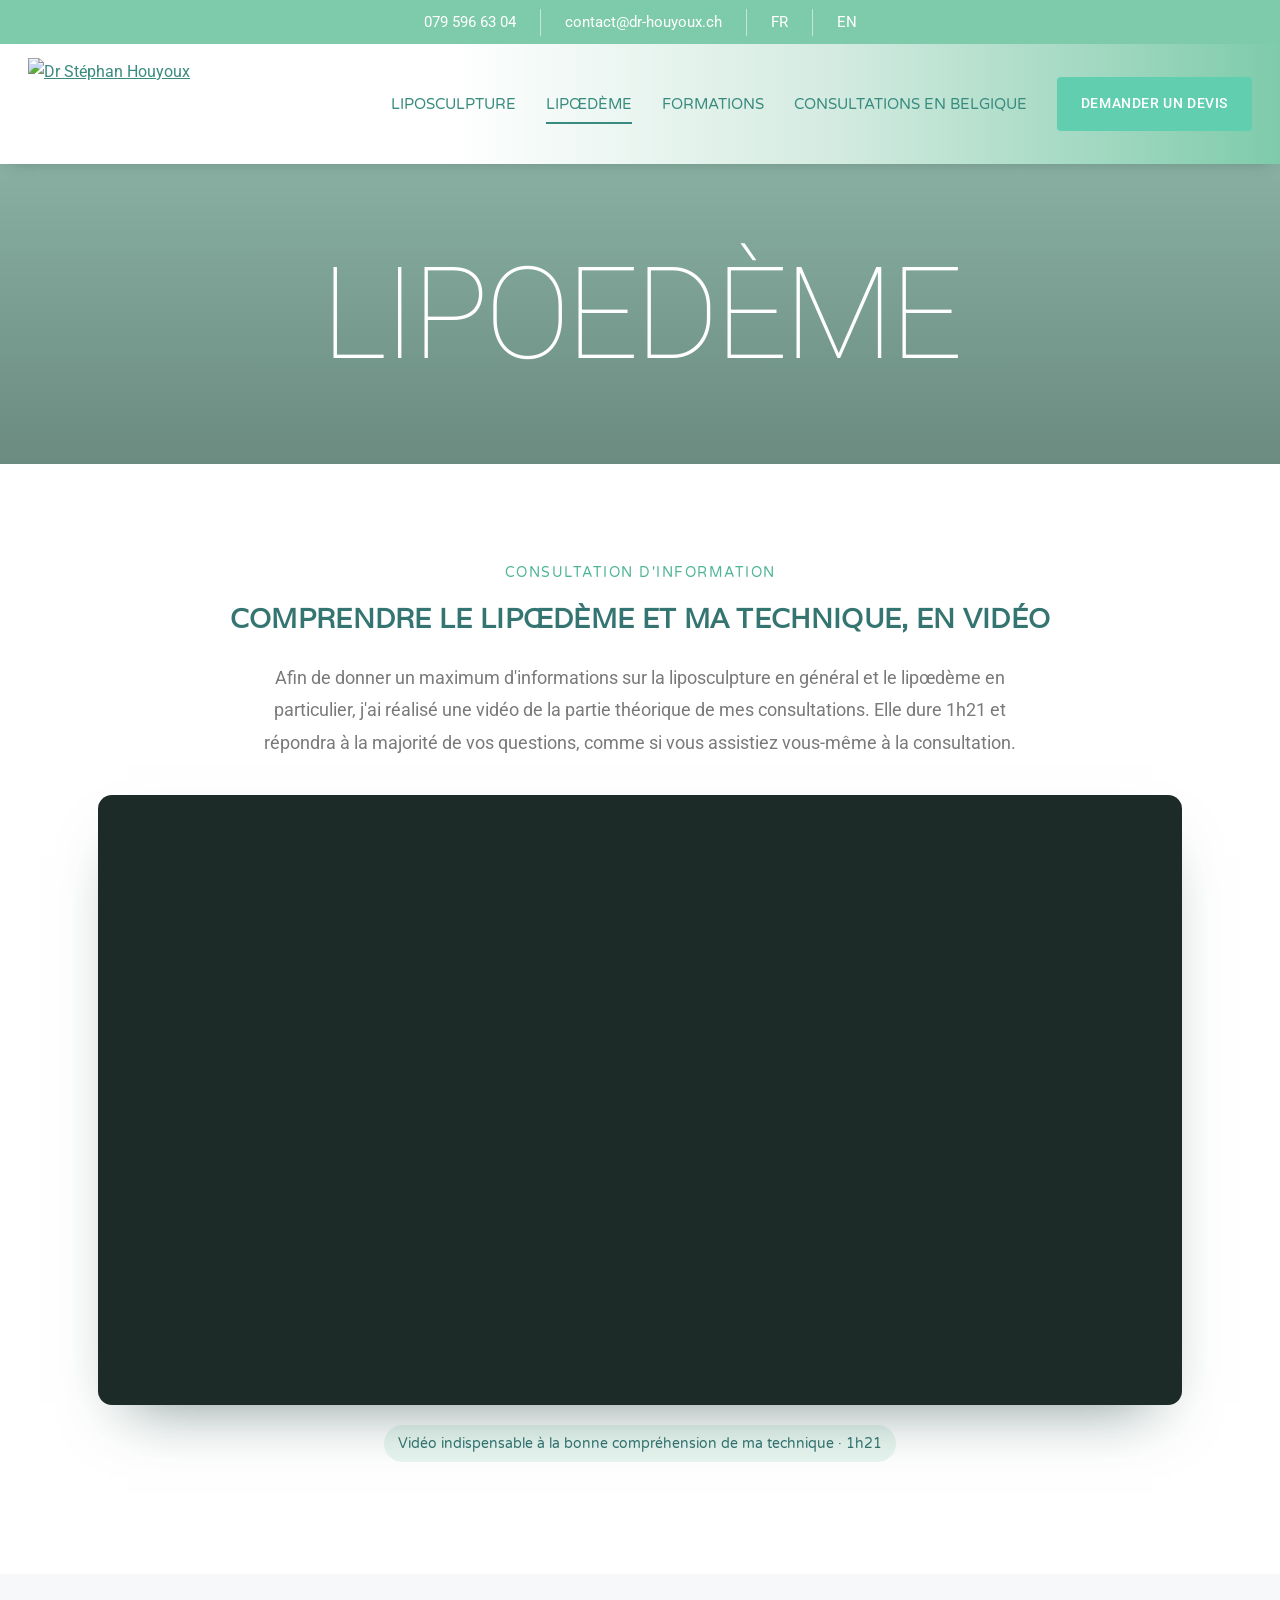
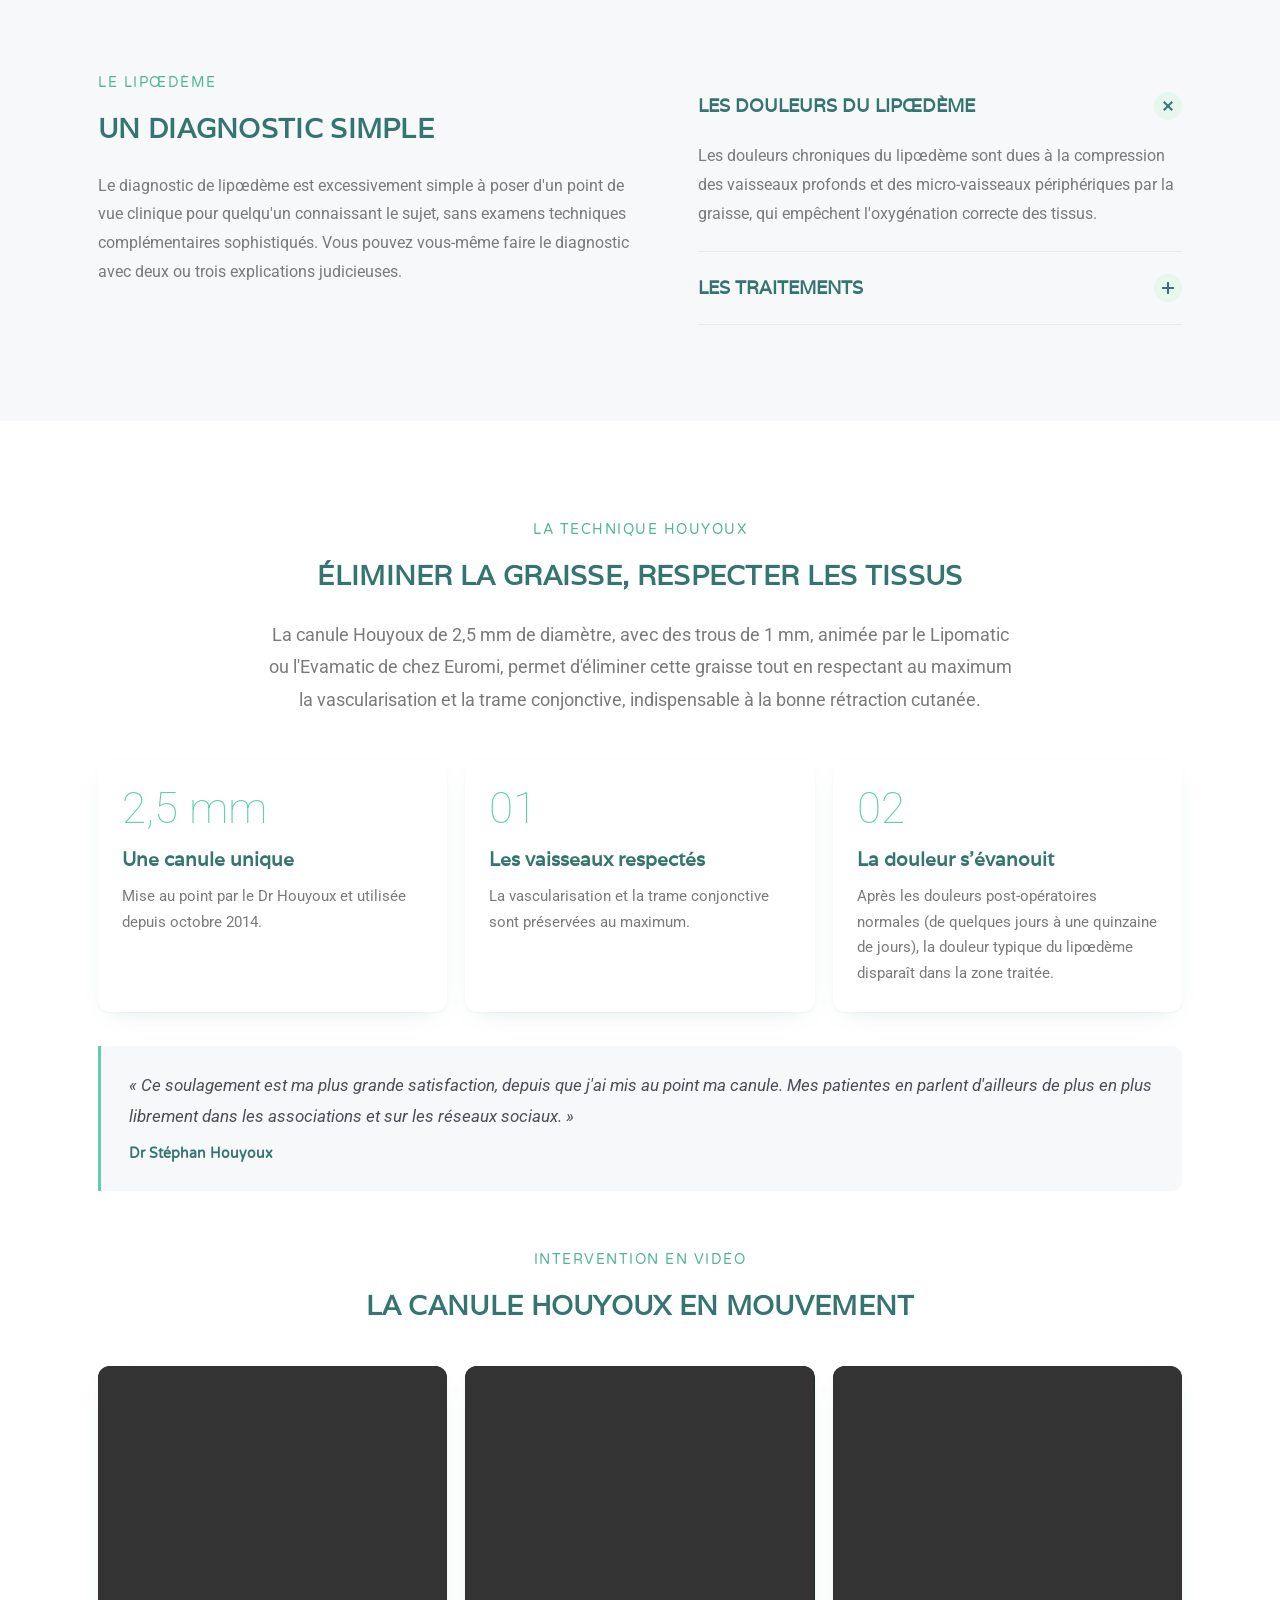
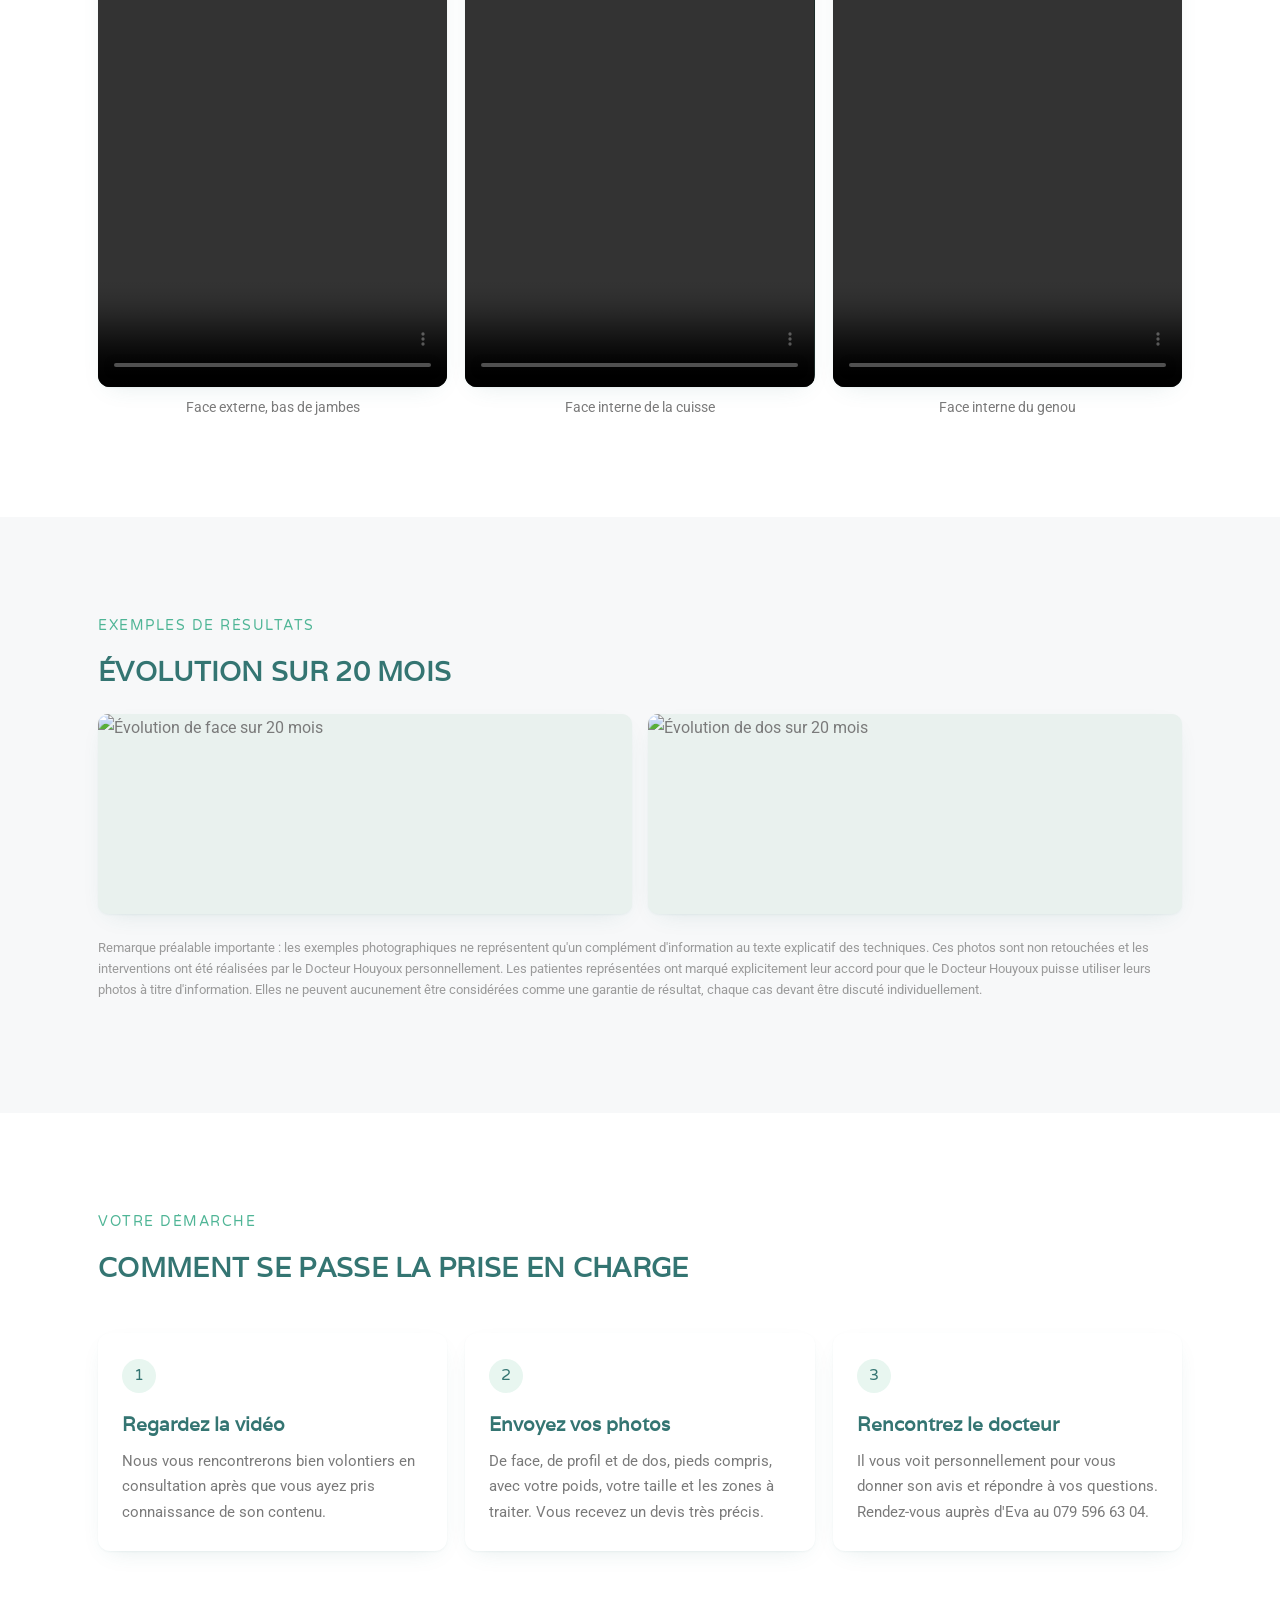
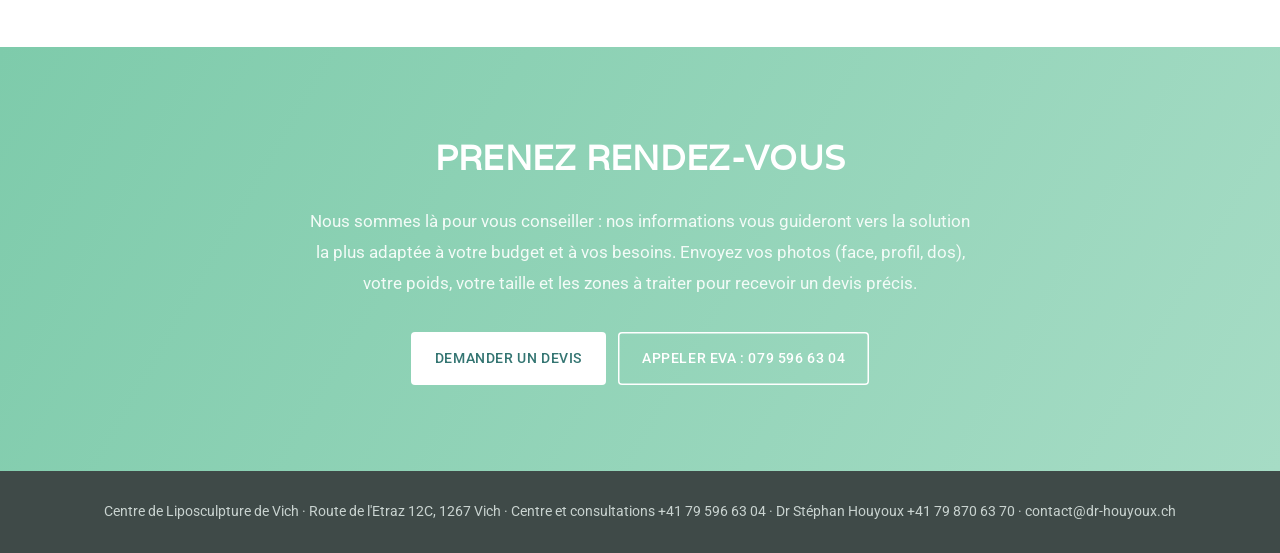
==== lipoedeme.html @ 646bc2b1 "Add files via upload" ====
<!doctype html><html lang="fr"><head><meta charset="utf-8"><meta name="viewport" content="width=device-width, initial-scale=1">
<title>Lipœdème - Dr Stéphan Houyoux</title>
<link rel="preconnect" href="https://fonts.googleapis.com"><link href="https://fonts.googleapis.com/css2?family=Roboto:wght@100;300;400;500&family=Varela&family=Varela+Round&display=swap" rel="stylesheet">
<link rel="stylesheet" href="style.css"></head><body>
<div class="topbar"><div class="wrap"><span>079 596 63 04</span><span>contact@dr-houyoux.ch</span><span>FR</span><span>EN</span></div></div>
<header class="header"><div class="wrap"><a href="https://dr-houyoux.ch/"><img class="logo" src="https://dr-houyoux.ch/wp-content/uploads/2020/02/logo.png" alt="Dr Stéphan Houyoux"></a>
<nav class="nav"><a href="liposculpture.html">Liposculpture</a><a href="lipoedeme.html" class="on">Lipœdème</a><a href="https://dr-houyoux.ch/formations/">Formations</a><a href="https://dr-houyoux.ch/consultations-en-belgique/">Consultations en Belgique</a><a class="cta" href="#rdv">Demander un devis</a></nav></div></header>
<section class="banner" style="background-image:url('https://dr-houyoux.ch/wp-content/uploads/2020/03/liposculpture.jpg')"><h1>Lipoedème</h1></section>
<section class="sec"><div class="wrap center reveal">
<div class="kicker">Consultation d'information</div><h2>Comprendre le lipœdème et ma technique, en vidéo</h2>
<p class="lead">Afin de donner un maximum d'informations sur la liposculpture en général et le lipœdème en particulier, j'ai réalisé une vidéo de la partie théorique de mes consultations. Elle dure 1h21 et répondra à la majorité de vos questions, comme si vous assistiez vous-même à la consultation.</p>
<div class="yt"><iframe src="https://www.youtube.com/embed/ExnnBN8dYwo" title="Le lipœdème et la technique Houyoux, consultation d'information" loading="lazy" allow="accelerometer; encrypted-media; picture-in-picture" allowfullscreen></iframe></div>
<p style="margin-top:20px"><span class="badge">Vidéo indispensable à la bonne compréhension de ma technique · 1h21</span></p></div></section>

<section class="sec grey"><div class="wrap split reveal" style="align-items:start"><div>
<div class="kicker">Le lipœdème</div><h2>Un diagnostic simple</h2>
<p>Le diagnostic de lipœdème est excessivement simple à poser d'un point de vue clinique pour quelqu'un connaissant le sujet, sans examens techniques complémentaires sophistiqués. Vous pouvez vous-même faire le diagnostic avec deux ou trois explications judicieuses.</p></div>
<div class="acc">
<details open><summary>Les douleurs du lipœdème<i></i></summary><div class="body">Les douleurs chroniques du lipœdème sont dues à la compression des vaisseaux profonds et des micro-vaisseaux périphériques par la graisse, qui empêchent l'oxygénation correcte des tissus.</div></details>
<details><summary>Les traitements<i></i></summary><div class="body">Dans le retour que j'ai de mes patientes, le port de bas de compression prôné par beaucoup aggrave les douleurs plutôt que de les soulager. Et c'est logique : comprimer la graisse n'a jamais fait perdre un gramme de cette graisse à sa propriétaire. La seule manière de vous aider est d'enlever cette graisse qui, une fois constituée, est impossible à éliminer par équilibre alimentaire et exercices physiques, toutefois recommandés pour éviter l'aggravation de la situation.</div></details>
</div></div></section>

<section class="sec"><div class="wrap center reveal">
<div class="kicker">La technique Houyoux</div><h2>Éliminer la graisse, respecter les tissus</h2>
<p class="lead">La canule Houyoux de 2,5 mm de diamètre, avec des trous de 1 mm, animée par le Lipomatic ou l'Evamatic de chez Euromi, permet d'éliminer cette graisse tout en respectant au maximum la vascularisation et la trame conjonctive, indispensable à la bonne rétraction cutanée.</p>
<div class="cards three">
<div class="card"><div class="n">2,5 mm</div><h3>Une canule unique</h3><p>Mise au point par le Dr Houyoux et utilisée depuis octobre 2014.</p></div>
<div class="card"><div class="n">01</div><h3>Les vaisseaux respectés</h3><p>La vascularisation et la trame conjonctive sont préservées au maximum.</p></div>
<div class="card"><div class="n">02</div><h3>La douleur s'évanouit</h3><p>Après les douleurs post-opératoires normales (de quelques jours à une quinzaine de jours), la douleur typique du lipœdème disparaît dans la zone traitée.</p></div>
</div>
<div class="quote" style="text-align:left">« Ce soulagement est ma plus grande satisfaction, depuis que j'ai mis au point ma canule. Mes patientes en parlent d'ailleurs de plus en plus librement dans les associations et sur les réseaux sociaux. »<b>Dr Stéphan Houyoux</b></div>
<div class="kicker" style="margin-top:56px">Intervention en vidéo</div><h2>La canule Houyoux en mouvement</h2>
<div class="vids">
<figure><video controls preload="metadata" playsinline src="https://dr-houyoux.ch/wp-content/uploads/2026/10/Mouvement-de-la-canule-Houyoux-face-exterme-bas-de-jambes.mp4"></video><figcaption>Face externe, bas de jambes</figcaption></figure>
<figure><video controls preload="metadata" playsinline src="https://dr-houyoux.ch/wp-content/uploads/2026/10/Face-interne-cuisse-lipoedeme-4.mp4"></video><figcaption>Face interne de la cuisse</figcaption></figure>
<figure><video controls preload="metadata" playsinline src="https://dr-houyoux.ch/wp-content/uploads/2026/10/Face-interne-genou-lipoedeme-4.mp4"></video><figcaption>Face interne du genou</figcaption></figure>
</div></div></section>

<section class="sec grey"><div class="wrap reveal">
<div class="kicker">Exemples de résultats</div><h2>Évolution sur 20 mois</h2>
<div class="gallery"><img src="https://dr-houyoux.ch/wp-content/uploads/2026/10/JW-face-evolution-sur-20-mois-scaled.png" alt="Évolution de face sur 20 mois"><img src="https://dr-houyoux.ch/wp-content/uploads/2026/10/JW-evolution-dos-20-mois-scaled.png" alt="Évolution de dos sur 20 mois"></div>
<p class="note">Remarque préalable importante : les exemples photographiques ne représentent qu'un complément d'information au texte explicatif des techniques. Ces photos sont non retouchées et les interventions ont été réalisées par le Docteur Houyoux personnellement. Les patientes représentées ont marqué explicitement leur accord pour que le Docteur Houyoux puisse utiliser leurs photos à titre d'information. Elles ne peuvent aucunement être considérées comme une garantie de résultat, chaque cas devant être discuté individuellement.</p></div></section>

<section class="sec"><div class="wrap reveal">
<div class="kicker">Votre démarche</div><h2>Comment se passe la prise en charge</h2>
<div class="steps">
<div class="step"><h3>Regardez la vidéo</h3><p>Nous vous rencontrerons bien volontiers en consultation après que vous ayez pris connaissance de son contenu.</p></div>
<div class="step"><h3>Envoyez vos photos</h3><p>De face, de profil et de dos, pieds compris, avec votre poids, votre taille et les zones à traiter. Vous recevez un devis très précis.</p></div>
<div class="step"><h3>Rencontrez le docteur</h3><p>Il vous voit personnellement pour vous donner son avis et répondre à vos questions. Rendez-vous auprès d'Eva au 079 596 63 04.</p></div>
</div></div></section><section class="rdv" id="rdv"><div class="wrap"><h2>Prenez rendez-vous</h2>
<p>Nous sommes là pour vous conseiller : nos informations vous guideront vers la solution la plus adaptée à votre budget et à vos besoins. Envoyez vos photos (face, profil, dos), votre poids, votre taille et les zones à traiter pour recevoir un devis précis.</p>
<a class="btn" href="mailto:contact@dr-houyoux.ch">Demander un devis</a><a class="btn ghost" href="tel:+41795966304">Appeler Eva : 079 596 63 04</a></div></section>
<footer>Centre de Liposculpture de Vich · Route de l'Etraz 12C, 1267 Vich · Centre et consultations +41 79 596 63 04 · Dr Stéphan Houyoux +41 79 870 63 70 · contact@dr-houyoux.ch</footer>
<script src="app.js"></script></body></html>
---- style.css ----
/* Maquette dr-houyoux.ch : codes du site actuel (Varela Round, Varela, Roboto, menthe)
   + finitions inspirées d'Emil Kowalski (sobriété, transitions douces) */
:root{--mint:#7ECBAB;--btn:#61CEAF;--btn-dark:#4FB596;--nav:#388B7E;--h:#347572;--text:#7A7A7A;--ink:#4B4F58;--bg:#F7F8F9;--line:#E4ECE9;
--ease:cubic-bezier(.23,1,.32,1);--shadow:0 1px 2px rgba(52,117,114,.06),0 8px 24px -12px rgba(52,117,114,.18)}
*{box-sizing:border-box}
body{margin:0;font-family:Roboto,Arial,sans-serif;font-size:16px;line-height:1.8;color:var(--text);background:#fff;-webkit-font-smoothing:antialiased}
img,video{max-width:100%;display:block}
a{color:var(--nav)}
figure{margin:0}
.wrap{max-width:1140px;margin:0 auto;padding:0 28px}
.topbar{background:var(--mint);color:#fff;font-size:15px}
.topbar .wrap{display:flex;justify-content:center;height:44px;align-items:center}
.topbar span{padding:0 24px;border-left:1px solid rgba(255,255,255,.55)}
.topbar span:first-child{border:0}
.header{background:linear-gradient(90deg,#fff 0%,#fff 35%,#d4ebe1 65%,var(--mint) 100%);box-shadow:0 6px 16px -10px rgba(0,0,0,.3);position:relative;z-index:3}
.header .wrap{max-width:1360px;display:flex;align-items:center;justify-content:space-between;height:120px}
.header img.logo{height:92px;width:auto}
.nav{display:flex;align-items:center;gap:30px}
.nav a{font-family:'Varela Round',sans-serif;font-size:15px;font-weight:500;text-transform:uppercase;color:var(--nav);text-decoration:none;white-space:nowrap;position:relative;padding:6px 0}
.nav a:not(.cta)::after{content:"";position:absolute;left:0;right:0;bottom:0;height:2px;background:var(--nav);transform:scaleX(0);transform-origin:left;transition:transform .35s var(--ease)}
.nav a.on::after{transform:scaleX(1)}
@media (hover:hover){.nav a:not(.cta):hover::after{transform:scaleX(1)}}
.btn,.nav a.cta{display:inline-flex;align-items:center;justify-content:center;background:var(--btn);color:#fff;font-family:Roboto,sans-serif;font-weight:500;font-size:14px;letter-spacing:.6px;text-transform:uppercase;text-decoration:none;padding:14px 24px;border-radius:4px;transition:transform .16s var(--ease),background-color .2s}
.btn:active,.nav a.cta:active{transform:scale(.97)}
@media (hover:hover){.btn:hover,.nav a.cta:hover{background:var(--btn-dark)}}
.banner{height:300px;background:#8fb9ab center/cover no-repeat;display:flex;align-items:center;justify-content:center;position:relative}
.banner::before{content:"";position:absolute;inset:0;background:linear-gradient(180deg,rgba(0,0,0,.05),rgba(0,0,0,.25))}
.banner h1{position:relative;margin:0;color:#fff;font-weight:100;font-size:clamp(60px,10vw,150px);letter-spacing:-4px;text-transform:uppercase;line-height:1}
.sec{padding:96px 0}
.sec.grey{background:var(--bg)}
h2{font-family:Varela,sans-serif;font-weight:600;font-size:27px;color:var(--h);text-transform:uppercase;margin:0 0 18px;letter-spacing:.3px}
h3{font-family:Varela,sans-serif;font-weight:600;font-size:19px;color:var(--h);margin:0 0 8px}
.kicker{font-family:'Varela Round',sans-serif;color:var(--btn-dark);font-size:14px;text-transform:uppercase;letter-spacing:1.5px;margin-bottom:10px}
.lead{font-size:18px;max-width:760px}
.center{text-align:center}.center .lead{margin:0 auto}
.split{display:grid;grid-template-columns:1.05fr .95fr;gap:64px;align-items:center}
.split img{border-radius:10px;box-shadow:var(--shadow);background:#e9f1ee;min-height:260px;object-fit:cover}
p{margin:0 0 16px}
.cards{display:grid;grid-template-columns:repeat(4,1fr);gap:18px;margin-top:44px;text-align:left}
.cards.three{grid-template-columns:repeat(3,1fr)}
.card{background:#fff;border-radius:12px;padding:26px 24px;box-shadow:var(--shadow);transition:transform .35s var(--ease),box-shadow .35s var(--ease)}
@media (hover:hover){.card:hover{transform:translateY(-3px);box-shadow:0 1px 2px rgba(52,117,114,.06),0 18px 40px -18px rgba(52,117,114,.35)}}
.card .n{font-weight:100;font-size:44px;line-height:1;color:var(--btn);margin-bottom:12px}
.card p{font-size:15px;line-height:1.7;margin:0}
.quote{border-left:3px solid var(--btn);background:var(--bg);border-radius:0 10px 10px 0;padding:24px 28px;margin-top:34px;font-size:17px;color:var(--ink);font-style:italic}
.sec.grey .quote{background:#fff}
.quote b{font-style:normal;color:var(--h);display:block;margin-top:10px;font-size:14px;font-family:'Varela Round'}
.yt{position:relative;aspect-ratio:16/9;border-radius:14px;overflow:hidden;box-shadow:0 30px 60px -30px rgba(20,60,55,.55);margin-top:36px;background:#1d2b28}
.yt iframe{position:absolute;inset:0;width:100%;height:100%;border:0}
.vids{display:grid;grid-template-columns:repeat(3,1fr);gap:18px;margin-top:36px}
.vids video{width:100%;aspect-ratio:9/16;object-fit:cover;border-radius:12px;background:#1d2b28;box-shadow:var(--shadow)}
.vids figcaption{font-size:14px;margin-top:8px;text-align:center}
.badge{display:inline-flex;gap:8px;align-items:center;background:#E8F6F0;color:var(--h);border-radius:999px;padding:6px 14px;font-size:14px;font-family:'Varela Round'}
.tabs{display:inline-flex;position:relative;background:#fff;border-radius:999px;padding:4px;margin:26px 0 30px;box-shadow:var(--shadow)}
.tabs button{position:relative;z-index:1;border:0;background:transparent;font-family:'Varela Round';font-size:15px;color:var(--nav);padding:10px 22px;border-radius:999px;cursor:pointer;transition:color .25s}
.tabs button[aria-selected=true]{color:#fff}
.tabs .ind{position:absolute;top:4px;left:4px;height:calc(100% - 8px);border-radius:999px;background:var(--btn);transition:transform .35s var(--ease),width .35s var(--ease)}
.panel{display:none}.panel.on{display:block;animation:in .45s var(--ease)}
@keyframes in{from{opacity:0;transform:translateY(6px)}to{opacity:1;transform:none}}
.gallery{display:grid;grid-template-columns:repeat(2,1fr);gap:16px}
.gallery img{width:100%;border-radius:10px;box-shadow:var(--shadow);background:#e9f1ee;min-height:200px;object-fit:cover}
.note{font-size:13px;line-height:1.6;color:#9a9a9a;margin-top:24px}
.steps{display:grid;grid-template-columns:repeat(3,1fr);gap:18px;margin-top:40px;counter-reset:s}
.step{background:#fff;border-radius:12px;padding:26px 24px;box-shadow:var(--shadow);counter-increment:s}
.step::before{content:counter(s);display:grid;place-items:center;width:34px;height:34px;border-radius:50%;background:#E8F6F0;color:var(--h);font-family:'Varela Round';margin-bottom:14px}
.step p{margin:0;font-size:15px;line-height:1.7}
.acc details{border-bottom:1px solid var(--line)}
.acc summary{list-style:none;cursor:pointer;display:flex;justify-content:space-between;align-items:center;padding:20px 0;font-family:Varela;font-weight:600;color:var(--h);font-size:18px;text-transform:uppercase}
.acc summary::-webkit-details-marker{display:none}
.acc summary i{width:28px;height:28px;border-radius:50%;background:#E8F6F0;position:relative;flex-shrink:0;transition:transform .3s var(--ease)}
.acc summary i::before,.acc summary i::after{content:"";position:absolute;left:8px;right:8px;top:13px;height:2px;background:var(--h)}
.acc summary i::after{transform:rotate(90deg)}
.acc details[open] summary i{transform:rotate(45deg)}
.acc .body{padding:0 0 22px}
.rdv{background:linear-gradient(120deg,var(--mint),#a6dcc5);color:#fff;text-align:center;padding:80px 0}
.rdv h2{color:#fff;font-size:34px}
.rdv p{color:#f3fbf7;max-width:660px;margin:0 auto 28px;font-size:17px}
.rdv .btn{background:#fff;color:var(--h);margin:6px}
.rdv .btn.ghost{background:transparent;color:#fff;box-shadow:inset 0 0 0 1.5px #fff}
footer{background:#3f4a48;color:#c9d3d0;text-align:center;font-size:14px;padding:28px}
.reveal{opacity:0;transform:translateY(10px);transition:opacity .7s var(--ease),transform .7s var(--ease)}
.reveal.vis{opacity:1;transform:none}
@media (prefers-reduced-motion:reduce){*{transition:none!important;animation:none!important}.reveal{opacity:1;transform:none}}
@media (max-width:960px){.nav a:not(.cta){display:none}.split,.cards,.cards.three,.steps,.vids,.gallery{grid-template-columns:1fr}.sec{padding:64px 0}}
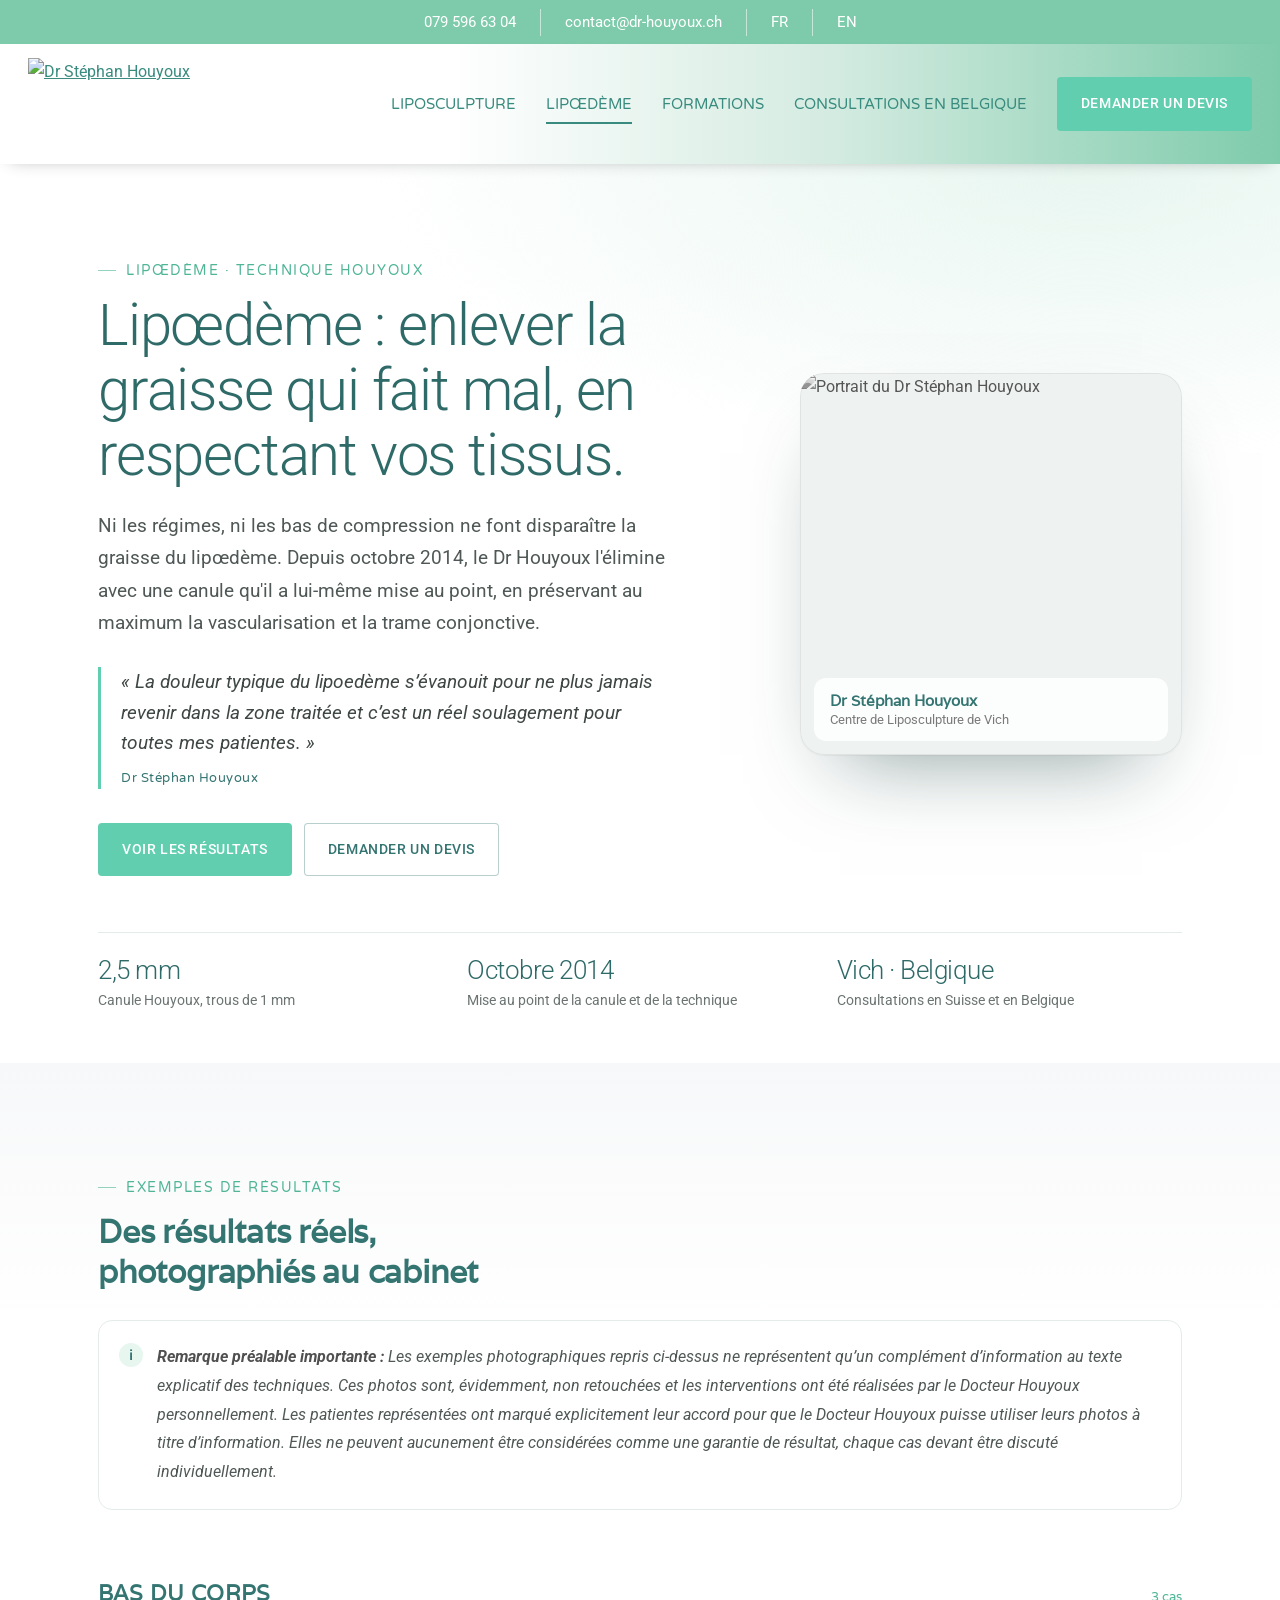
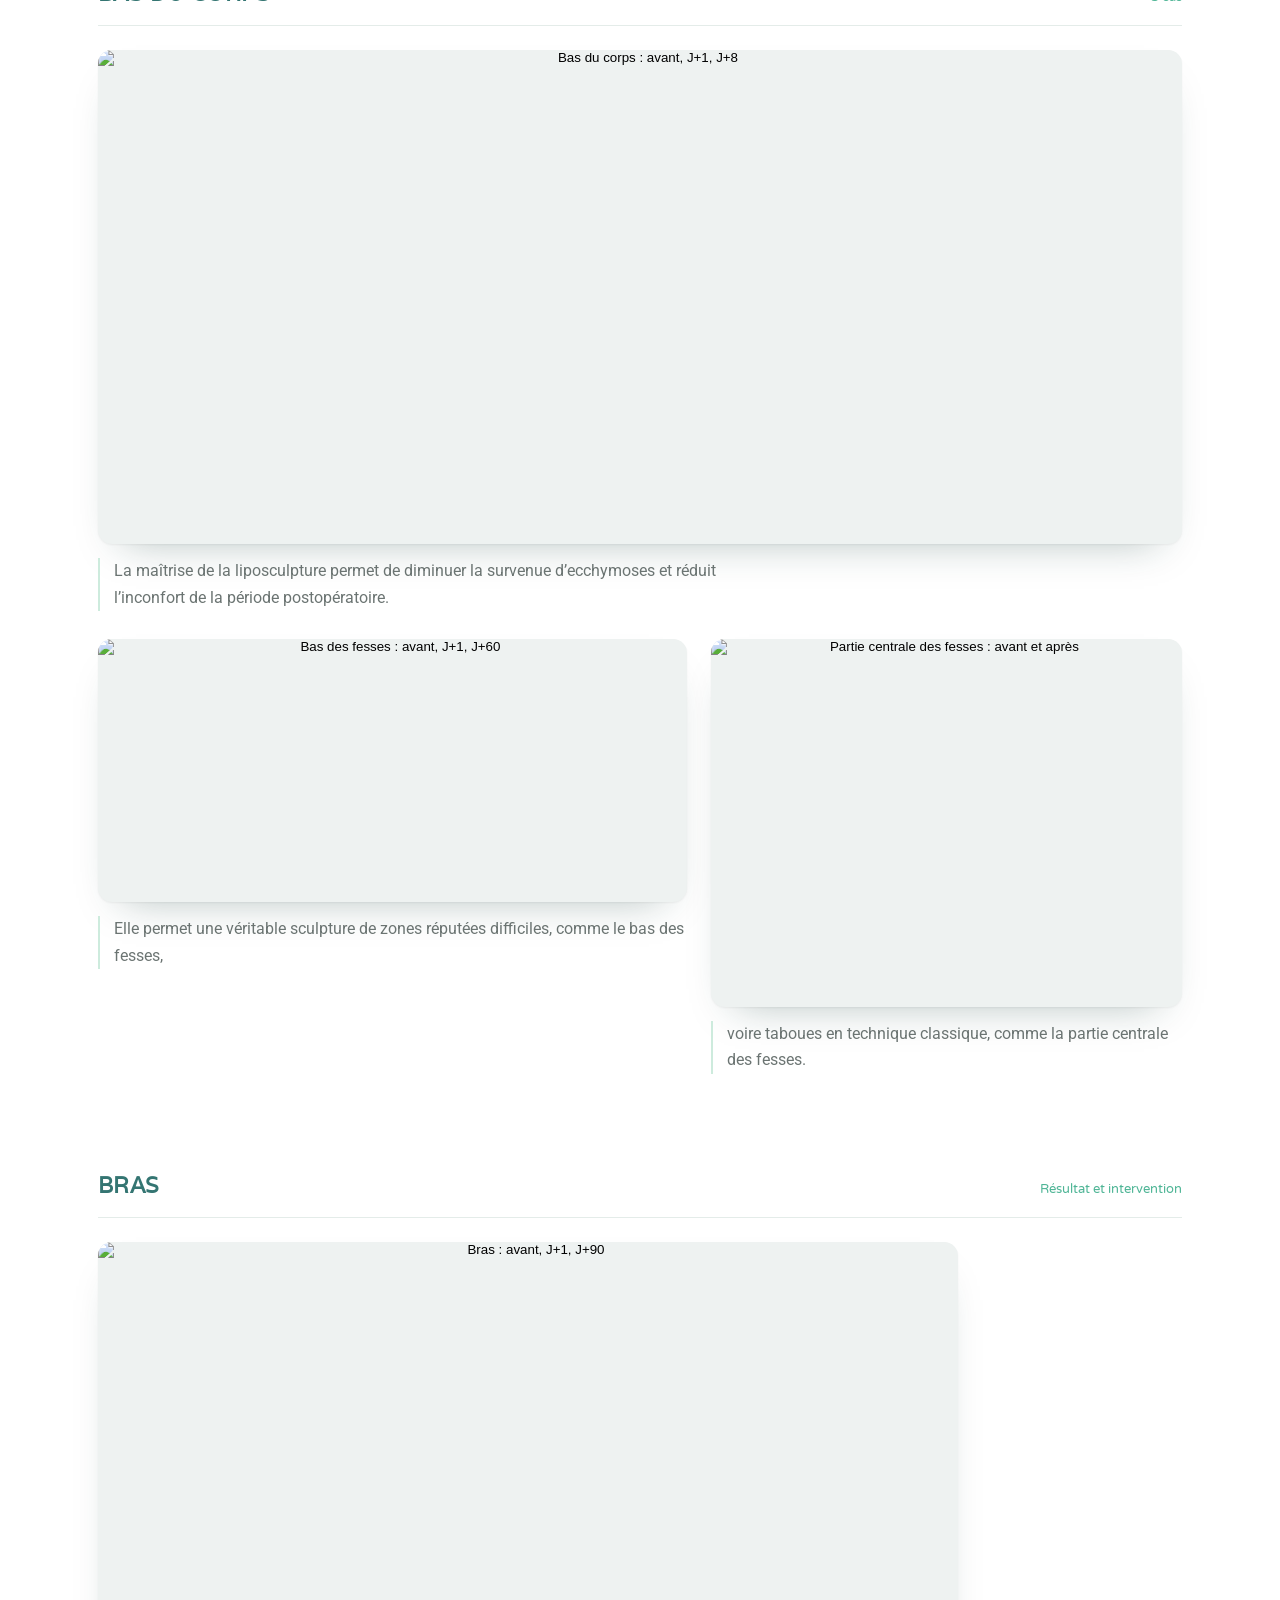
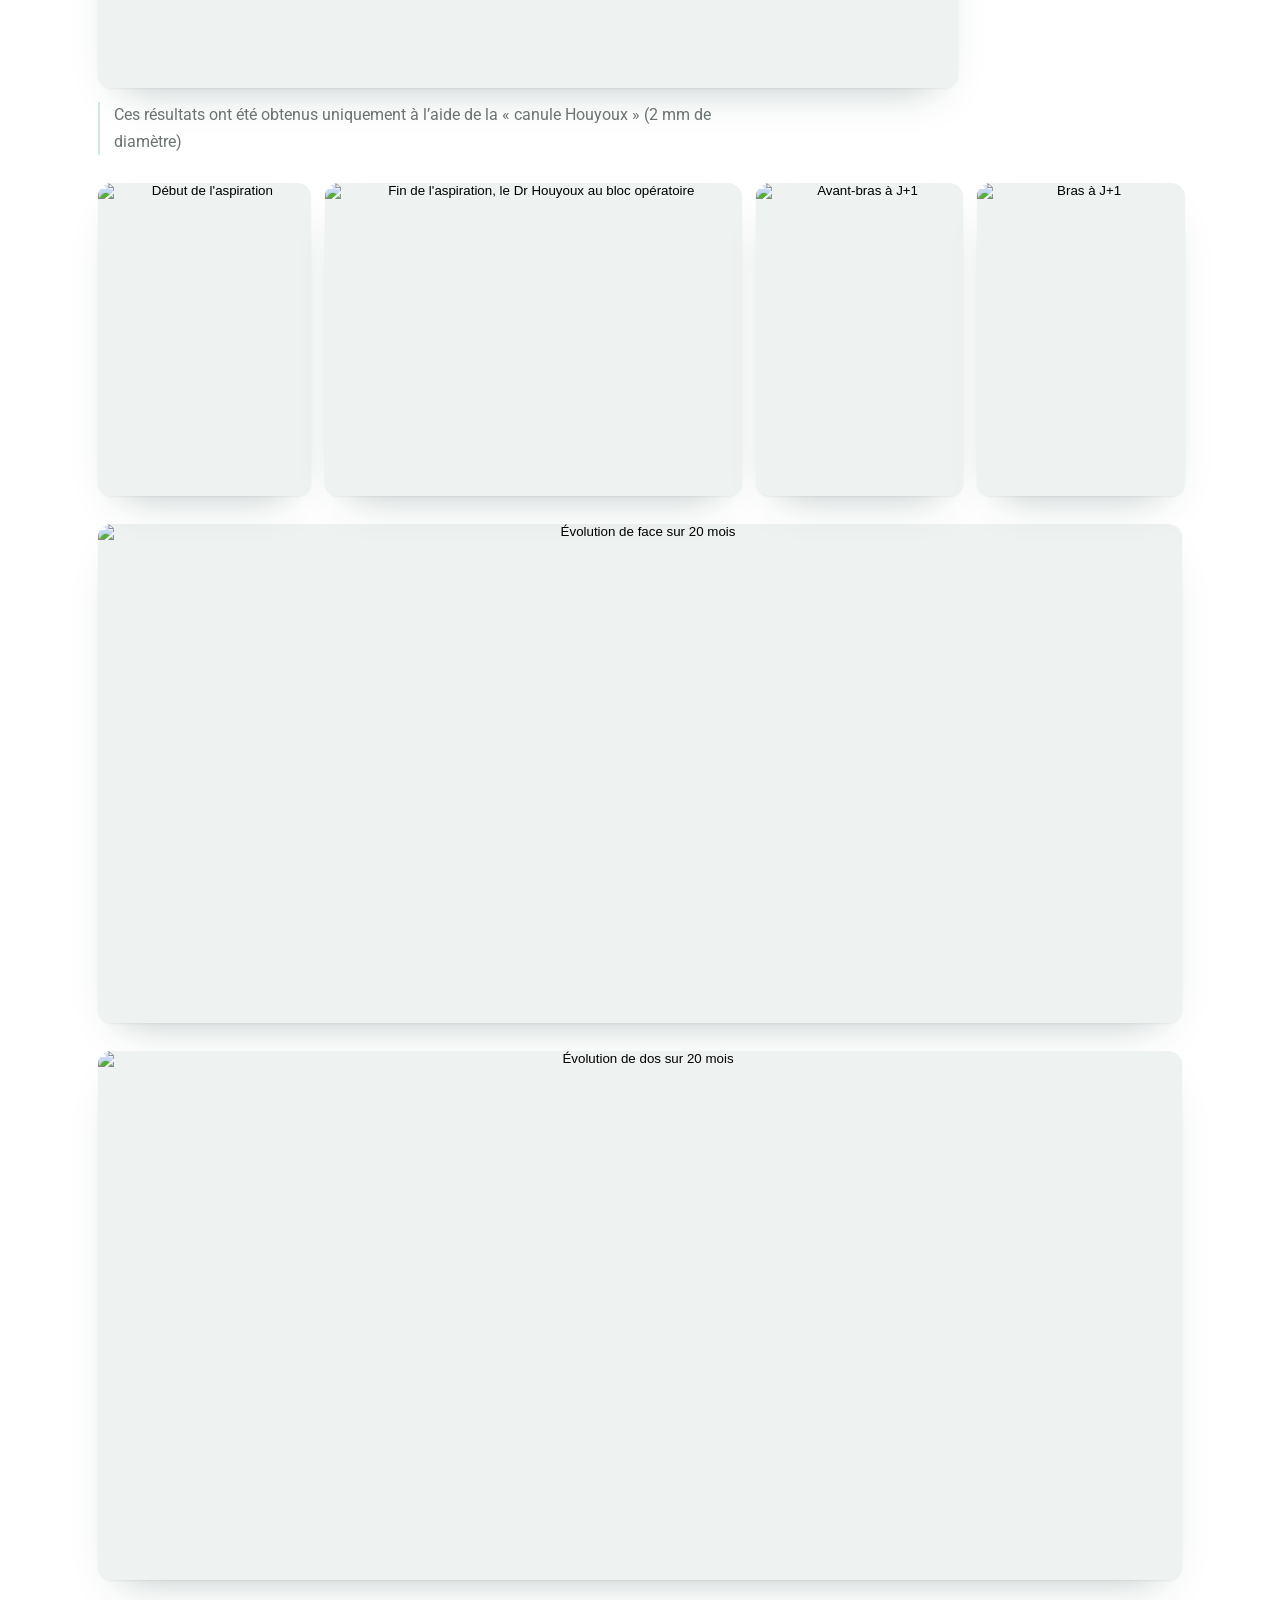
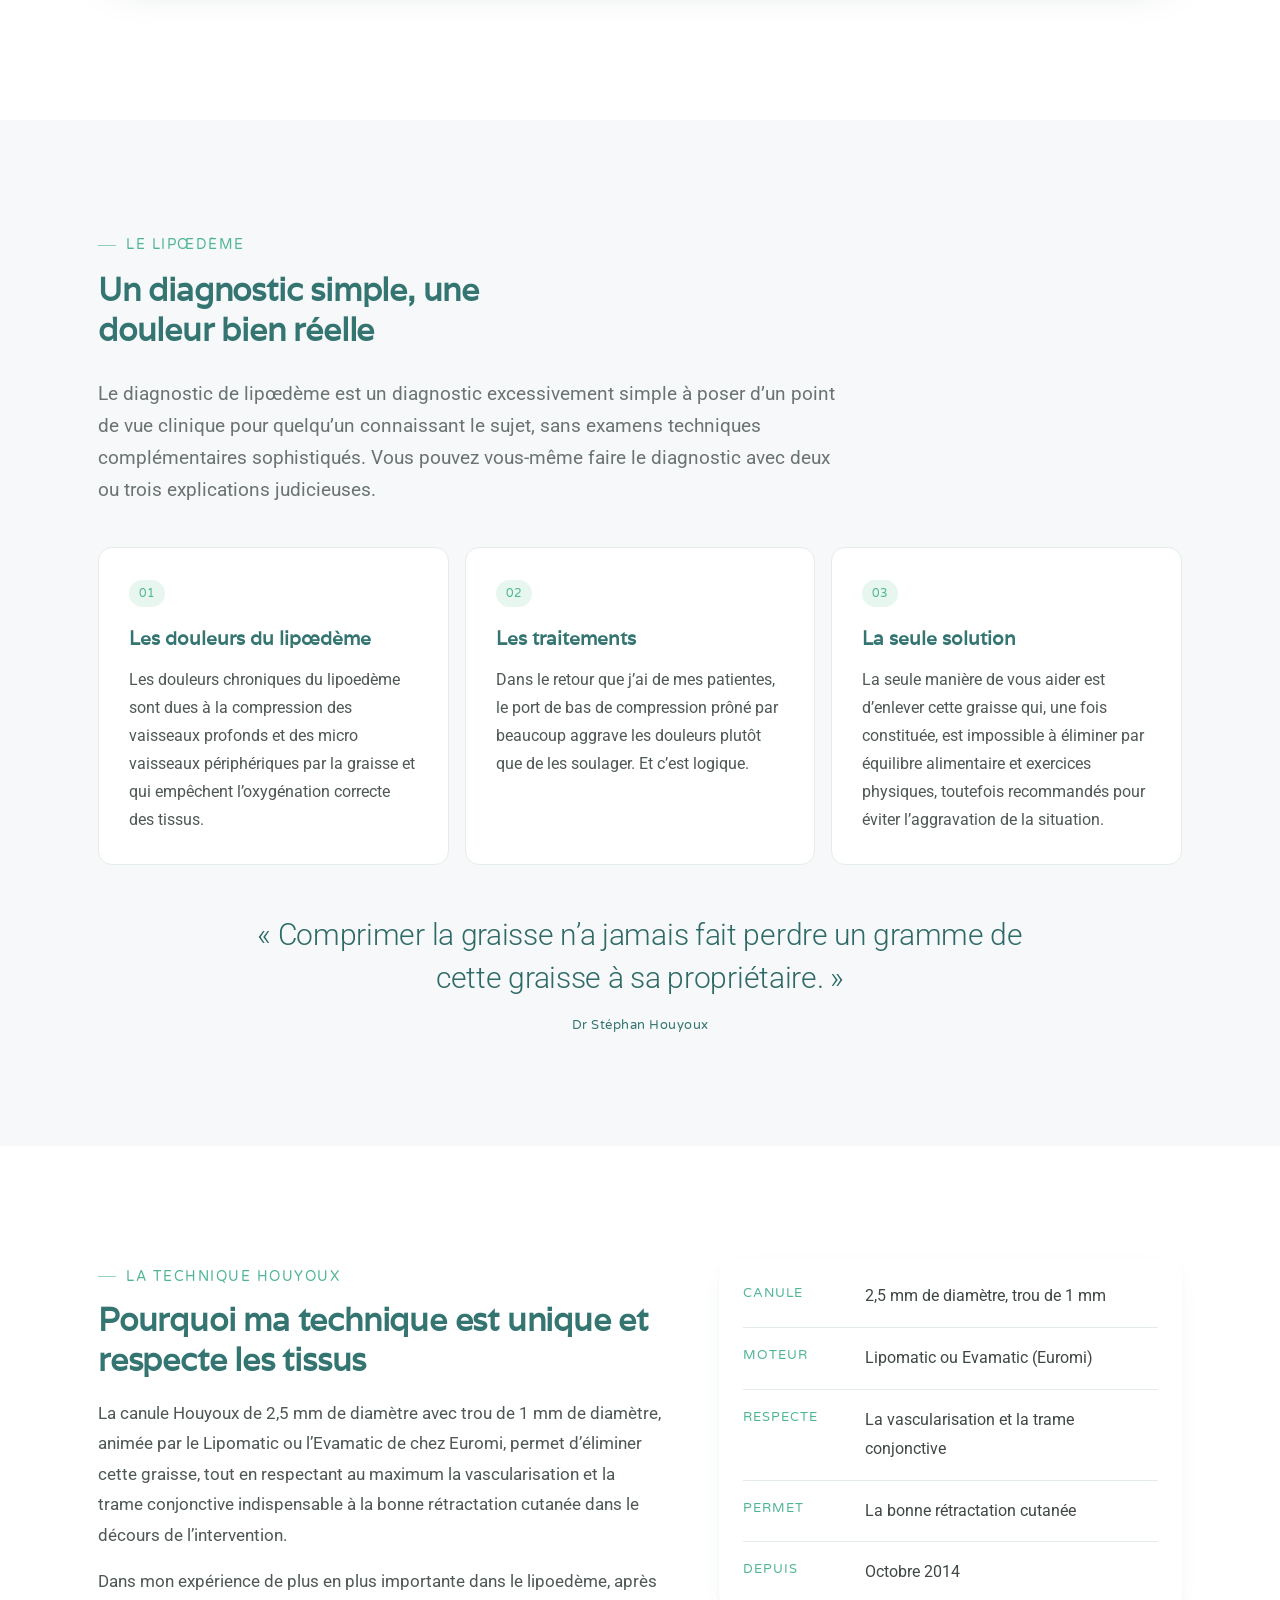
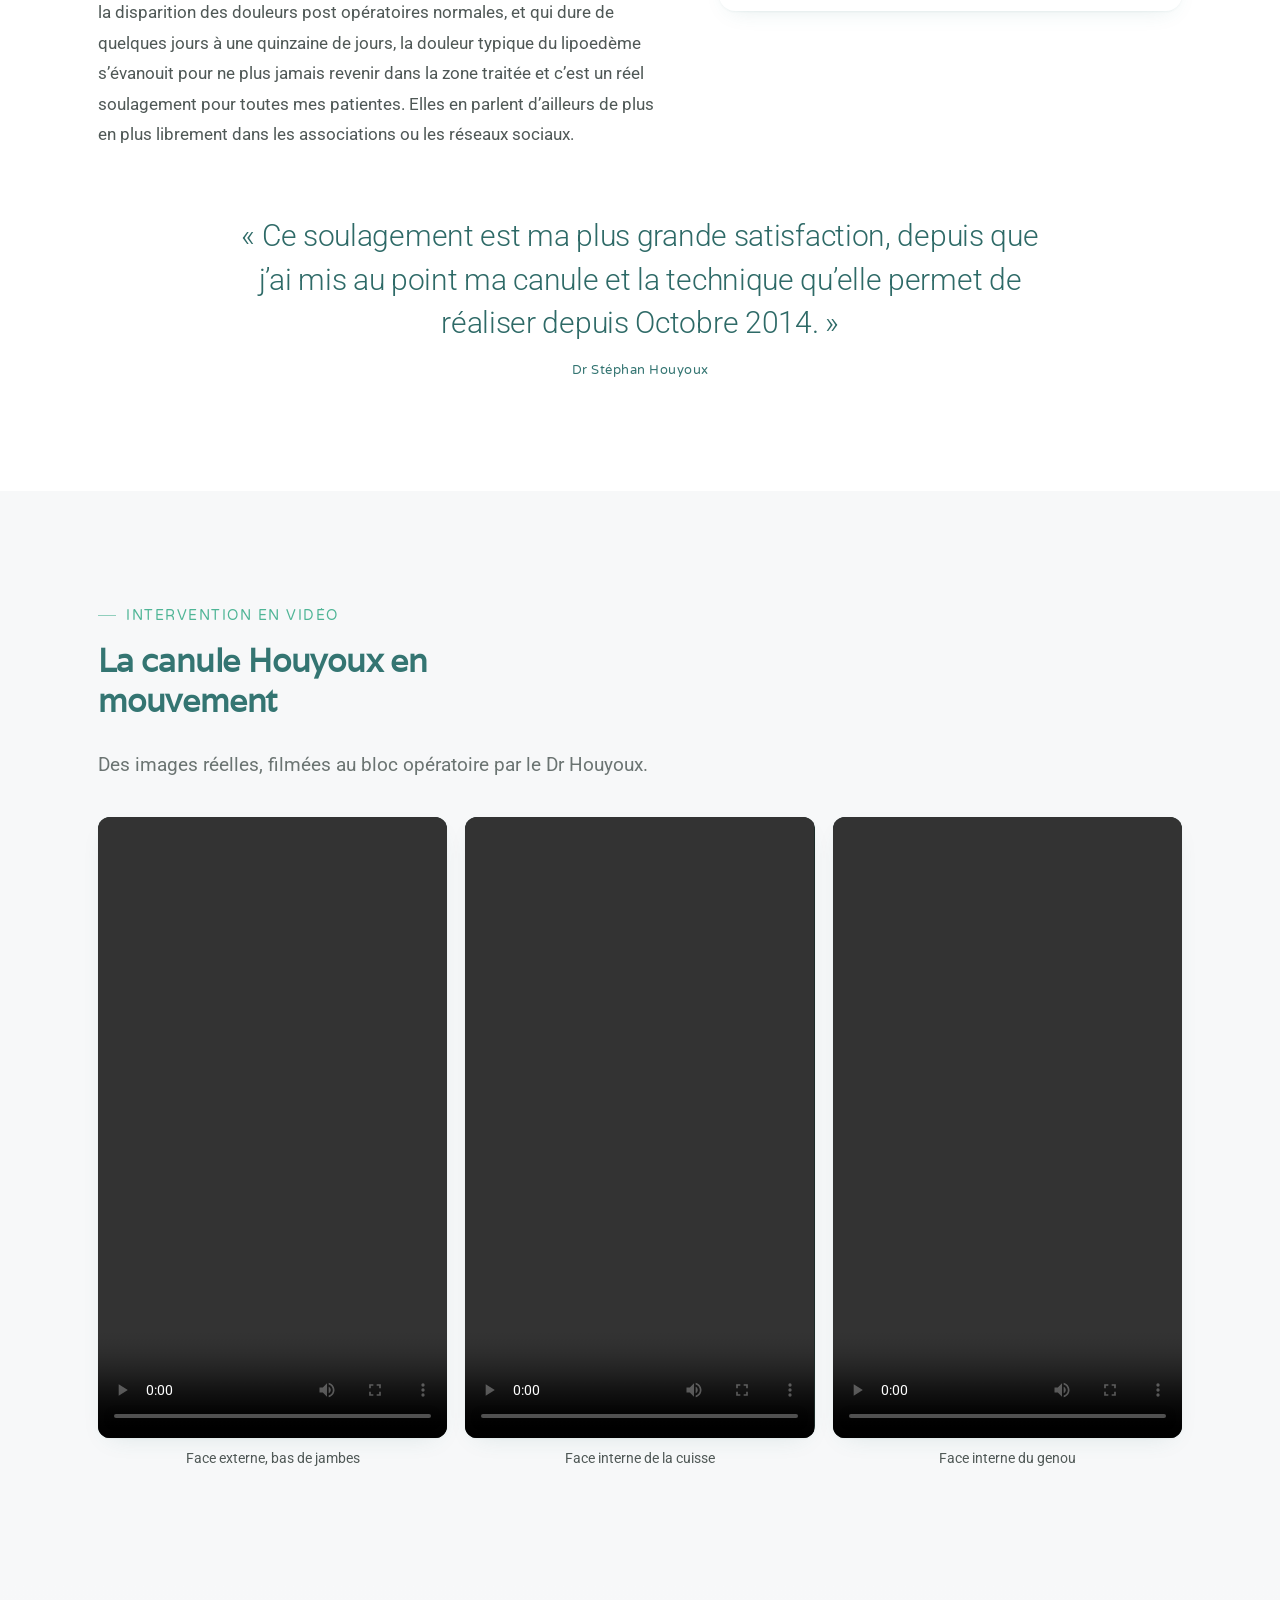
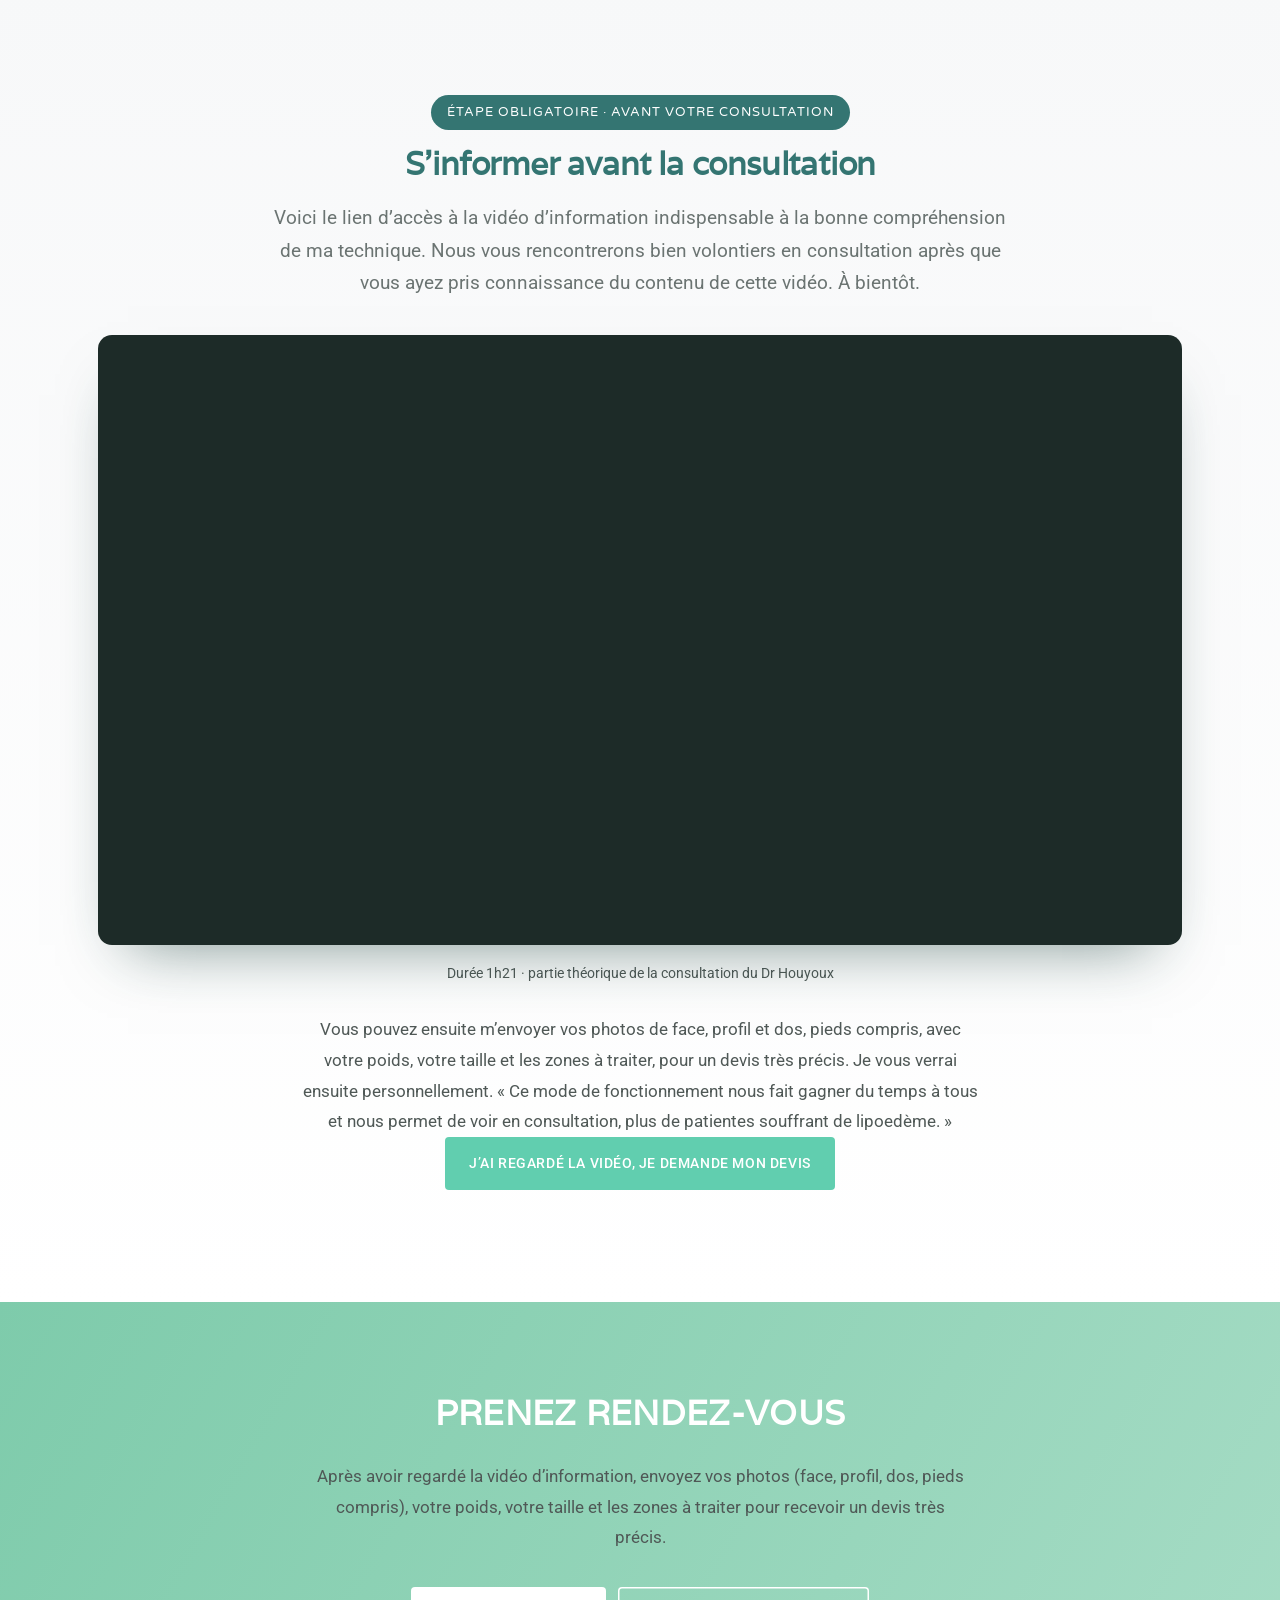
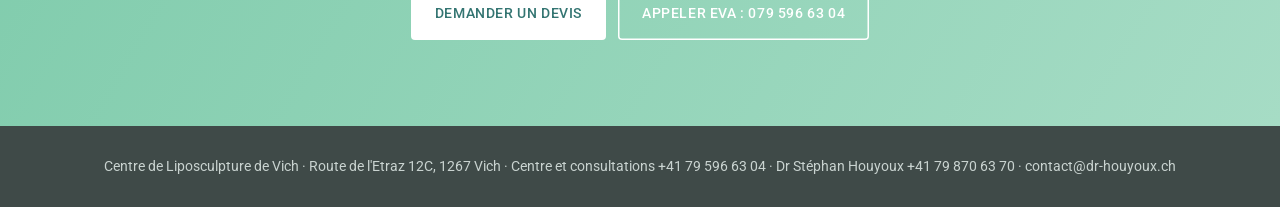
==== commit e4eb4f1c: "Add files via upload" ====
--- a/lipoedeme.html
+++ b/lipoedeme.html
@@ -1,54 +1,111 @@
 <!doctype html><html lang="fr"><head><meta charset="utf-8"><meta name="viewport" content="width=device-width, initial-scale=1">
-<title>Lipœdème - Dr Stéphan Houyoux</title>
-<link rel="preconnect" href="https://fonts.googleapis.com"><link href="https://fonts.googleapis.com/css2?family=Roboto:wght@100;300;400;500&family=Varela&family=Varela+Round&display=swap" rel="stylesheet">
-<link rel="stylesheet" href="style.css"></head><body>
+<title>Lipœdème - Technique Houyoux - Dr Stéphan Houyoux</title>
+<meta name="description" content="Lipœdème : le Dr Stéphan Houyoux élimine la graisse douloureuse avec une canule qu'il a mise au point, en respectant la vascularisation et la trame conjonctive. Centre de Liposculpture de Vich.">
+<link rel="preconnect" href="https://fonts.googleapis.com"><link href="https://fonts.googleapis.com/css2?family=Roboto:ital,wght@0,100;0,300;0,400;0,500;1,400&family=Varela&family=Varela+Round&display=swap" rel="stylesheet">
+<link rel="stylesheet" href="style.css"></head><body class="lp">
 <div class="topbar"><div class="wrap"><span>079 596 63 04</span><span>contact@dr-houyoux.ch</span><span>FR</span><span>EN</span></div></div>
-<header class="header"><div class="wrap"><a href="https://dr-houyoux.ch/"><img class="logo" src="https://dr-houyoux.ch/wp-content/uploads/2020/02/logo.png" alt="Dr Stéphan Houyoux"></a>
-<nav class="nav"><a href="liposculpture.html">Liposculpture</a><a href="lipoedeme.html" class="on">Lipœdème</a><a href="https://dr-houyoux.ch/formations/">Formations</a><a href="https://dr-houyoux.ch/consultations-en-belgique/">Consultations en Belgique</a><a class="cta" href="#rdv">Demander un devis</a></nav></div></header>
-<section class="banner" style="background-image:url('https://dr-houyoux.ch/wp-content/uploads/2020/03/liposculpture.jpg')"><h1>Lipoedème</h1></section>
-<section class="sec"><div class="wrap center reveal">
-<div class="kicker">Consultation d'information</div><h2>Comprendre le lipœdème et ma technique, en vidéo</h2>
-<p class="lead">Afin de donner un maximum d'informations sur la liposculpture en général et le lipœdème en particulier, j'ai réalisé une vidéo de la partie théorique de mes consultations. Elle dure 1h21 et répondra à la majorité de vos questions, comme si vous assistiez vous-même à la consultation.</p>
-<div class="yt"><iframe src="https://www.youtube.com/embed/ExnnBN8dYwo" title="Le lipœdème et la technique Houyoux, consultation d'information" loading="lazy" allow="accelerometer; encrypted-media; picture-in-picture" allowfullscreen></iframe></div>
-<p style="margin-top:20px"><span class="badge">Vidéo indispensable à la bonne compréhension de ma technique · 1h21</span></p></div></section>
+<header class="header"><div class="wrap"><a href="https://dr-houyoux.ch/"><img class="logo" src="img/logo.jpg" width="400" height="123" alt="Dr Stéphan Houyoux"></a>
+<button class="burger" aria-label="Ouvrir le menu" aria-expanded="false" aria-controls="menu"><span></span><span></span><span></span></button>
+<nav class="nav" id="menu"><a href="liposculpture.html">Liposculpture</a><a href="lipoedeme.html" class="on">Lipœdème</a><a href="https://dr-houyoux.ch/formations/">Formations</a><a href="https://dr-houyoux.ch/consultations-en-belgique/">Consultations en Belgique</a><a class="cta" href="#rdv">Demander un devis</a></nav></div></header>
 
-<section class="sec grey"><div class="wrap split reveal" style="align-items:start"><div>
-<div class="kicker">Le lipœdème</div><h2>Un diagnostic simple</h2>
-<p>Le diagnostic de lipœdème est excessivement simple à poser d'un point de vue clinique pour quelqu'un connaissant le sujet, sans examens techniques complémentaires sophistiqués. Vous pouvez vous-même faire le diagnostic avec deux ou trois explications judicieuses.</p></div>
-<div class="acc">
-<details open><summary>Les douleurs du lipœdème<i></i></summary><div class="body">Les douleurs chroniques du lipœdème sont dues à la compression des vaisseaux profonds et des micro-vaisseaux périphériques par la graisse, qui empêchent l'oxygénation correcte des tissus.</div></details>
-<details><summary>Les traitements<i></i></summary><div class="body">Dans le retour que j'ai de mes patientes, le port de bas de compression prôné par beaucoup aggrave les douleurs plutôt que de les soulager. Et c'est logique : comprimer la graisse n'a jamais fait perdre un gramme de cette graisse à sa propriétaire. La seule manière de vous aider est d'enlever cette graisse qui, une fois constituée, est impossible à éliminer par équilibre alimentaire et exercices physiques, toutefois recommandés pour éviter l'aggravation de la situation.</div></details>
-</div></div></section>
+<!-- 1. HERO (arrivée depuis la publicité) : technique unique + portrait + citation + CTA -->
+<section class="lp-hero"><div class="wrap lp-hero-grid">
+<div class="lp-hero-txt reveal">
+<div class="kicker">Lipœdème · Technique Houyoux</div>
+<h1>Lipœdème : enlever la graisse qui fait mal, en respectant vos tissus.</h1>
+<p class="lp-sub">Ni les régimes, ni les bas de compression ne font disparaître la graisse du lipœdème. Depuis octobre 2014, le Dr Houyoux l'élimine avec une canule qu'il a lui-même mise au point, en préservant au maximum la vascularisation et la trame conjonctive.</p>
+<blockquote class="lp-quote">« La douleur typique du lipoedème s’évanouit pour ne plus jamais revenir dans la zone traitée et c’est un réel soulagement pour toutes mes patientes. »<cite>Dr Stéphan Houyoux</cite></blockquote>
+<div class="lp-ctas"><a class="btn" href="#resultats">Voir les résultats</a><a class="btn line" href="#rdv">Demander un devis</a></div>
+</div>
+<figure class="lp-portrait reveal"><img src="img/portrait.jpg" width="500" height="500" alt="Portrait du Dr Stéphan Houyoux" fetchpriority="high">
+<figcaption><b>Dr Stéphan Houyoux</b>Centre de Liposculpture de Vich</figcaption></figure>
+</div>
+<div class="wrap"><ul class="lp-proof reveal">
+<li><b>2,5 mm</b><span>Canule Houyoux, trous de 1 mm</span></li>
+<li><b>Octobre 2014</b><span>Mise au point de la canule et de la technique</span></li>
+<li><b>Vich · Belgique</b><span>Consultations en Suisse et en Belgique</span></li>
+</ul></div></section>
 
-<section class="sec"><div class="wrap center reveal">
-<div class="kicker">La technique Houyoux</div><h2>Éliminer la graisse, respecter les tissus</h2>
-<p class="lead">La canule Houyoux de 2,5 mm de diamètre, avec des trous de 1 mm, animée par le Lipomatic ou l'Evamatic de chez Euromi, permet d'éliminer cette graisse tout en respectant au maximum la vascularisation et la trame conjonctive, indispensable à la bonne rétraction cutanée.</p>
-<div class="cards three">
-<div class="card"><div class="n">2,5 mm</div><h3>Une canule unique</h3><p>Mise au point par le Dr Houyoux et utilisée depuis octobre 2014.</p></div>
-<div class="card"><div class="n">01</div><h3>Les vaisseaux respectés</h3><p>La vascularisation et la trame conjonctive sont préservées au maximum.</p></div>
-<div class="card"><div class="n">02</div><h3>La douleur s'évanouit</h3><p>Après les douleurs post-opératoires normales (de quelques jours à une quinzaine de jours), la douleur typique du lipœdème disparaît dans la zone traitée.</p></div>
+<!-- 2. Résultats : remarque préalable (texte exact du site) PUIS photos, ordre du site -->
+<section class="sec lp-results" id="resultats"><div class="wrap reveal">
+<div class="lp-head"><div class="kicker">Exemples de résultats</div><h2>Des résultats réels, photographiés au cabinet</h2></div>
+<p class="disclaimer-site"><b>Remarque préalable importante :</b> Les exemples photographiques repris ci-dessus ne représentent qu’un complément d’information au texte explicatif des techniques. Ces photos sont, évidemment, non retouchées et les interventions ont été réalisées par le Docteur Houyoux personnellement. Les patientes représentées ont marqué explicitement leur accord pour que le Docteur Houyoux puisse utiliser leurs photos à titre d’information. Elles ne peuvent aucunement être considérées comme une garantie de résultat, chaque cas devant être discuté individuellement.</p>
+
+<div class="zone"><div class="zone-h"><h3>Bas du corps</h3><span>3 cas</span></div>
+<figure class="shot"><button class="zoom" aria-label="Agrandir"><img src="img/lip1.jpg" width="1332" height="607" alt="Bas du corps : avant, J+1, J+8" loading="lazy"></button><figcaption>La maîtrise de la liposculpture permet de diminuer la survenue d’ecchymoses et réduit l’inconfort de la période postopératoire.</figcaption></figure>
+<div class="pair">
+<figure class="shot"><button class="zoom" aria-label="Agrandir"><img src="img/lip2.jpg" width="1095" height="489" alt="Bas des fesses : avant, J+1, J+60" loading="lazy"></button><figcaption>Elle permet une véritable sculpture de zones réputées difficiles, comme le bas des fesses,</figcaption></figure>
+<figure class="shot"><button class="zoom" aria-label="Agrandir"><img src="img/lip3.jpg" width="869" height="678" alt="Partie centrale des fesses : avant et après" loading="lazy"></button><figcaption>voire taboues en technique classique, comme la partie centrale des fesses.</figcaption></figure>
+</div></div>
+
+<div class="zone"><div class="zone-h"><h3>Bras</h3><span>Résultat et intervention</span></div>
+<figure class="shot narrow"><button class="zoom" aria-label="Agrandir"><img src="img/bras2.jpg" width="1000" height="519" alt="Bras : avant, J+1, J+90" loading="lazy"></button><figcaption>Ces résultats ont été obtenus uniquement à l’aide de la « canule Houyoux » (2 mm de diamètre)</figcaption></figure>
+<div class="strip">
+<figure class="shot"><button class="zoom" aria-label="Agrandir"><img src="img/debut-aspiration.jpg" width="529" height="778" alt="Début de l'aspiration" loading="lazy"></button></figure>
+<figure class="shot"><button class="zoom" aria-label="Agrandir"><img src="img/fin-aspiration.jpg" width="1037" height="778" alt="Fin de l'aspiration, le Dr Houyoux au bloc opératoire" loading="lazy"></button></figure>
+<figure class="shot"><button class="zoom" aria-label="Agrandir"><img src="img/postop-avant-bras.jpg" width="516" height="778" alt="Avant-bras à J+1" loading="lazy"></button></figure>
+<figure class="shot"><button class="zoom" aria-label="Agrandir"><img src="img/postop-bras.jpg" width="516" height="778" alt="Bras à J+1" loading="lazy"></button></figure>
 </div>
-<div class="quote" style="text-align:left">« Ce soulagement est ma plus grande satisfaction, depuis que j'ai mis au point ma canule. Mes patientes en parlent d'ailleurs de plus en plus librement dans les associations et sur les réseaux sociaux. »<b>Dr Stéphan Houyoux</b></div>
-<div class="kicker" style="margin-top:56px">Intervention en vidéo</div><h2>La canule Houyoux en mouvement</h2>
+<figure class="shot"><button class="zoom" aria-label="Agrandir"><img src="img/jw-face-20-mois.jpg" width="1440" height="663" alt="Évolution de face sur 20 mois" loading="lazy"></button></figure>
+<figure class="shot"><button class="zoom" aria-label="Agrandir"><img src="img/jw-dos-20-mois.jpg" width="1440" height="703" alt="Évolution de dos sur 20 mois" loading="lazy"></button></figure>
+</div>
+</div></section>
+
+<!-- 3. Comprendre le lipœdème -->
+<section class="sec grey" id="comprendre"><div class="wrap reveal">
+<div class="lp-head"><div class="kicker">Le lipœdème</div><h2>Un diagnostic simple, une douleur bien réelle</h2></div>
+<p class="lead">Le diagnostic de lipœdème est un diagnostic excessivement simple à poser d’un point de vue clinique pour quelqu’un connaissant le sujet, sans examens techniques complémentaires sophistiqués. Vous pouvez vous-même faire le diagnostic avec deux ou trois explications judicieuses.</p>
+<div class="lp-cards">
+<article class="lp-card"><span class="lp-num">01</span><h3>Les douleurs du lipœdème</h3><p>Les douleurs chroniques du lipoedème sont dues à la compression des vaisseaux profonds et des micro vaisseaux périphériques par la graisse et qui empêchent l’oxygénation correcte des tissus.</p></article>
+<article class="lp-card"><span class="lp-num">02</span><h3>Les traitements</h3><p>Dans le retour que j’ai de mes patientes, le port de bas de compression prôné par beaucoup aggrave les douleurs plutôt que de les soulager. Et c’est logique.</p></article>
+<article class="lp-card"><span class="lp-num">03</span><h3>La seule solution</h3><p>La seule manière de vous aider est d’enlever cette graisse qui, une fois constituée, est impossible à éliminer par équilibre alimentaire et exercices physiques, toutefois recommandés pour éviter l’aggravation de la situation.</p></article>
+</div>
+<blockquote class="lp-pull">« Comprimer la graisse n’a jamais fait perdre un gramme de cette graisse à sa propriétaire. »<cite>Dr Stéphan Houyoux</cite></blockquote>
+</div></section>
+
+<!-- 4. La technique Houyoux -->
+<section class="sec" id="technique"><div class="wrap lp-tech reveal">
+<div>
+<div class="kicker">La technique Houyoux</div><h2>Pourquoi ma technique est unique et respecte les tissus</h2>
+<p>La canule Houyoux de 2,5 mm de diamètre avec trou de 1 mm de diamètre, animée par le Lipomatic ou l’Evamatic de chez Euromi, permet d’éliminer cette graisse, tout en respectant au maximum la vascularisation et la trame conjonctive indispensable à la bonne rétractation cutanée dans le décours de l’intervention.</p>
+<p>Dans mon expérience de plus en plus importante dans le lipoedème, après la disparition des douleurs post opératoires normales, et qui dure de quelques jours à une quinzaine de jours, la douleur typique du lipoedème s’évanouit pour ne plus jamais revenir dans la zone traitée et c’est un réel soulagement pour toutes mes patientes. Elles en parlent d’ailleurs de plus en plus librement dans les associations ou les réseaux sociaux.</p>
+</div>
+<dl class="lp-specs">
+<div><dt>Canule</dt><dd>2,5 mm de diamètre, trou de 1 mm</dd></div>
+<div><dt>Moteur</dt><dd>Lipomatic ou Evamatic (Euromi)</dd></div>
+<div><dt>Respecte</dt><dd>La vascularisation et la trame conjonctive</dd></div>
+<div><dt>Permet</dt><dd>La bonne rétractation cutanée</dd></div>
+<div><dt>Depuis</dt><dd>Octobre 2014</dd></div>
+</dl>
+</div>
+<div class="wrap reveal"><blockquote class="lp-pull">« Ce soulagement est ma plus grande satisfaction, depuis que j’ai mis au point ma canule et la technique qu’elle permet de réaliser depuis Octobre 2014. »<cite>Dr Stéphan Houyoux</cite></blockquote></div>
+</section>
+
+<!-- 5. Vidéos de la canule -->
+<section class="sec grey"><div class="wrap reveal">
+<div class="lp-head"><div class="kicker">Intervention en vidéo</div><h2>La canule Houyoux en mouvement</h2></div>
+<p class="lead">Des images réelles, filmées au bloc opératoire par le Dr Houyoux.</p>
 <div class="vids">
 <figure><video controls preload="metadata" playsinline src="https://dr-houyoux.ch/wp-content/uploads/2026/10/Mouvement-de-la-canule-Houyoux-face-exterme-bas-de-jambes.mp4"></video><figcaption>Face externe, bas de jambes</figcaption></figure>
 <figure><video controls preload="metadata" playsinline src="https://dr-houyoux.ch/wp-content/uploads/2026/10/Face-interne-cuisse-lipoedeme-4.mp4"></video><figcaption>Face interne de la cuisse</figcaption></figure>
 <figure><video controls preload="metadata" playsinline src="https://dr-houyoux.ch/wp-content/uploads/2026/10/Face-interne-genou-lipoedeme-4.mp4"></video><figcaption>Face interne du genou</figcaption></figure>
 </div></div></section>
 
-<section class="sec grey"><div class="wrap reveal">
-<div class="kicker">Exemples de résultats</div><h2>Évolution sur 20 mois</h2>
-<div class="gallery"><img src="https://dr-houyoux.ch/wp-content/uploads/2026/10/JW-face-evolution-sur-20-mois-scaled.png" alt="Évolution de face sur 20 mois"><img src="https://dr-houyoux.ch/wp-content/uploads/2026/10/JW-evolution-dos-20-mois-scaled.png" alt="Évolution de dos sur 20 mois"></div>
-<p class="note">Remarque préalable importante : les exemples photographiques ne représentent qu'un complément d'information au texte explicatif des techniques. Ces photos sont non retouchées et les interventions ont été réalisées par le Docteur Houyoux personnellement. Les patientes représentées ont marqué explicitement leur accord pour que le Docteur Houyoux puisse utiliser leurs photos à titre d'information. Elles ne peuvent aucunement être considérées comme une garantie de résultat, chaque cas devant être discuté individuellement.</p></div></section>
+<!-- 6. Vidéo 1h21 : s'informer avant la consultation (étape obligatoire) -->
+<section class="sec lp-video" id="video"><div class="wrap center reveal">
+<span class="must">Étape obligatoire · Avant votre consultation</span>
+<h2>S’informer avant la consultation</h2>
+<p class="lead">Voici le lien d’accès à la vidéo d’information indispensable à la bonne compréhension de ma technique. Nous vous rencontrerons bien volontiers en consultation après que vous ayez pris connaissance du contenu de cette vidéo. À bientôt.</p>
+<div class="yt"><iframe src="https://www.youtube.com/embed/ExnnBN8dYwo" title="Le lipœdème et la technique Houyoux, consultation d'information" loading="lazy" allow="accelerometer; encrypted-media; picture-in-picture" allowfullscreen></iframe></div>
+<p class="lp-dur">Durée 1h21 · partie théorique de la consultation du Dr Houyoux</p>
+<p class="after">Vous pouvez ensuite m’envoyer vos photos de face, profil et dos, pieds compris, avec votre poids, votre taille et les zones à traiter, pour un devis très précis. Je vous verrai ensuite personnellement. « Ce mode de fonctionnement nous fait gagner du temps à tous et nous permet de voir en consultation, plus de patientes souffrant de lipoedème. »</p>
+<a class="btn" href="#rdv">J’ai regardé la vidéo, je demande mon devis</a>
+</div></section>
 
-<section class="sec"><div class="wrap reveal">
-<div class="kicker">Votre démarche</div><h2>Comment se passe la prise en charge</h2>
-<div class="steps">
-<div class="step"><h3>Regardez la vidéo</h3><p>Nous vous rencontrerons bien volontiers en consultation après que vous ayez pris connaissance de son contenu.</p></div>
-<div class="step"><h3>Envoyez vos photos</h3><p>De face, de profil et de dos, pieds compris, avec votre poids, votre taille et les zones à traiter. Vous recevez un devis très précis.</p></div>
-<div class="step"><h3>Rencontrez le docteur</h3><p>Il vous voit personnellement pour vous donner son avis et répondre à vos questions. Rendez-vous auprès d'Eva au 079 596 63 04.</p></div>
-</div></div></section><section class="rdv" id="rdv"><div class="wrap"><h2>Prenez rendez-vous</h2>
-<p>Nous sommes là pour vous conseiller : nos informations vous guideront vers la solution la plus adaptée à votre budget et à vos besoins. Envoyez vos photos (face, profil, dos), votre poids, votre taille et les zones à traiter pour recevoir un devis précis.</p>
+<section class="rdv" id="rdv"><div class="wrap"><h2>Prenez rendez-vous</h2>
+<p>Après avoir regardé la vidéo d’information, envoyez vos photos (face, profil, dos, pieds compris), votre poids, votre taille et les zones à traiter pour recevoir un devis très précis.</p>
 <a class="btn" href="mailto:contact@dr-houyoux.ch">Demander un devis</a><a class="btn ghost" href="tel:+41795966304">Appeler Eva : 079 596 63 04</a></div></section>
 <footer>Centre de Liposculpture de Vich · Route de l'Etraz 12C, 1267 Vich · Centre et consultations +41 79 596 63 04 · Dr Stéphan Houyoux +41 79 870 63 70 · contact@dr-houyoux.ch</footer>
-<script src="app.js"></script></body></html>+<a class="lp-sticky" href="#rdv">Demander un devis</a>
+<dialog class="lightbox" aria-label="Photo agrandie"><button class="lb-close" aria-label="Fermer">×</button><img alt=""></dialog>
+<script src="app.js"></script></body></html>
--- a/style.css
+++ b/style.css
@@ -82,3 +82,210 @@
 .reveal.vis{opacity:1;transform:none}
 @media (prefers-reduced-motion:reduce){*{transition:none!important;animation:none!important}.reveal{opacity:1;transform:none}}
 @media (max-width:960px){.nav a:not(.cta){display:none}.split,.cards,.cards.three,.steps,.vids,.gallery{grid-template-columns:1fr}.sec{padding:64px 0}}
+
+/* v2 — retours du Dr Houyoux */
+html{scroll-behavior:smooth}
+.disclaimer{background:#fff;border:1px solid var(--line);border-left:3px solid var(--h);border-radius:0 10px 10px 0;padding:22px 26px;margin:0 0 44px;font-size:15px;line-height:1.7;color:var(--ink)}
+.disclaimer b{display:block;font-family:Varela,sans-serif;color:var(--h);text-transform:uppercase;font-size:14px;letter-spacing:.5px;margin-bottom:6px}
+.sec:not(.grey) .disclaimer{background:var(--bg)}
+.chips{display:flex;flex-wrap:wrap;gap:8px;margin:0 0 30px}
+.chips a{font-family:'Varela Round';font-size:14px;color:var(--nav);text-decoration:none;background:#fff;border-radius:999px;padding:8px 18px;box-shadow:var(--shadow);transition:background-color .2s,color .2s}
+@media (hover:hover){.chips a:hover{background:var(--btn);color:#fff}}
+.zone{margin-top:52px;scroll-margin-top:24px}
+.zone>h3{font-size:21px;text-transform:uppercase;letter-spacing:.3px;padding-bottom:12px;border-bottom:1px solid var(--line);margin-bottom:22px}
+.cases{display:grid;grid-template-columns:repeat(2,1fr);gap:22px}
+.case img{width:100%;border-radius:10px;box-shadow:var(--shadow);background:#e9f1ee}
+.case figcaption{font-size:15px;line-height:1.65;margin-top:12px}
+.case.wide{grid-column:1/-1}
+.facts{background:var(--bg);border-radius:14px;padding:30px 32px;display:grid;gap:22px}
+.facts div{border-left:2px solid var(--btn);padding-left:18px}
+.facts .n{font-weight:100;font-size:40px;line-height:1;color:var(--btn)}
+.facts p{margin:4px 0 0;font-size:15px;line-height:1.6}
+.must{display:inline-flex;align-items:center;gap:8px;background:var(--h);color:#fff;border-radius:999px;padding:6px 16px;font-size:13px;font-family:'Varela Round';text-transform:uppercase;letter-spacing:1px;margin-bottom:14px}
+.step a{font-size:14px}
+.after{max-width:760px;margin:28px auto 0;font-size:16px}
+@media (max-width:960px){.cases{grid-template-columns:1fr}}
+
+/* v3 — ouverture + responsive */
+.hero{padding:72px 0 88px;background:linear-gradient(180deg,#fff 0%,var(--bg) 100%)}
+.hero-grid{display:grid;grid-template-columns:.9fr 1.1fr;gap:56px;align-items:center}
+.hero-img{position:relative;border-radius:16px;overflow:hidden;box-shadow:0 30px 60px -30px rgba(20,60,55,.45);aspect-ratio:4/5;background:#e9f1ee}
+.hero-img img{width:100%;height:100%;object-fit:cover}
+.hero-img figcaption{position:absolute;left:12px;bottom:10px;font-size:11px;color:#fff;background:rgba(0,0,0,.28);padding:2px 8px;border-radius:999px}
+.encart{background:#fff;border-radius:16px;padding:40px 40px 36px;box-shadow:var(--shadow);border-top:3px solid var(--btn)}
+.encart h2{font-size:26px;line-height:1.3}
+.why{list-style:none;padding:0;margin:22px 0 28px;display:grid;gap:16px}
+.why li{display:grid;grid-template-columns:28px 1fr;column-gap:14px}
+.why li::before{content:"";grid-row:span 2;width:28px;height:28px;border-radius:50%;background:#E8F6F0 url("data:image/svg+xml,%3Csvg xmlns='http://www.w3.org/2000/svg' viewBox='0 0 24 24' fill='none' stroke='%23347572' stroke-width='3' stroke-linecap='round' stroke-linejoin='round'%3E%3Cpath d='M5 12l5 5 9-10'/%3E%3C/svg%3E") center/14px no-repeat}
+.why b{font-family:Varela,sans-serif;color:var(--h);font-weight:600;font-size:16px;line-height:1.4}
+.why span{font-size:15px;line-height:1.6}
+.burger{display:none;width:44px;height:44px;border:0;background:rgba(255,255,255,.7);border-radius:10px;cursor:pointer;padding:0;flex-direction:column;align-items:center;justify-content:center;gap:5px}
+.burger span{display:block;width:20px;height:2px;background:var(--nav);border-radius:2px;transition:transform .3s var(--ease),opacity .2s}
+.menu-open .burger span:nth-child(1){transform:translateY(7px) rotate(45deg)}
+.menu-open .burger span:nth-child(2){opacity:0}
+.menu-open .burger span:nth-child(3){transform:translateY(-7px) rotate(-45deg)}
+@media (max-width:960px){
+  .nav a:not(.cta){display:block}
+  .burger{display:flex}
+  .header .wrap{height:84px;padding:0 16px}
+  .header img.logo{height:60px}
+  .nav{position:absolute;left:0;right:0;top:100%;flex-direction:column;align-items:stretch;gap:0;background:#fff;padding:8px 20px 20px;box-shadow:0 18px 30px -18px rgba(0,0,0,.3);opacity:0;transform:translateY(-8px);pointer-events:none;transition:opacity .25s var(--ease),transform .25s var(--ease)}
+  .menu-open .nav{opacity:1;transform:none;pointer-events:auto}
+  .nav a:not(.cta){padding:14px 0;border-bottom:1px solid var(--line);font-size:15px}
+  .nav a:not(.cta)::after{display:none}
+  .nav a.on{color:var(--btn-dark)}
+  .nav a.cta{margin-top:16px;padding:16px}
+  .topbar{font-size:13px}.topbar .wrap{height:auto;padding:8px 12px;flex-wrap:wrap}
+  .topbar span{padding:2px 10px}
+  .wrap{padding:0 16px}
+  .banner{height:180px}
+  .banner h1{font-size:clamp(40px,12vw,80px);letter-spacing:-2px}
+  .hero{padding:32px 0 56px}
+  .hero-grid{grid-template-columns:1fr;gap:24px}
+  .hero-img{aspect-ratio:16/10}
+  .encart{padding:26px 22px}
+  .encart h2{font-size:21px}
+  .encart .btn{width:100%}
+  h2{font-size:22px}
+  .lead{font-size:16px}
+  .facts{padding:22px}
+  .zone{margin-top:40px}
+  .vids{display:flex;overflow-x:auto;scroll-snap-type:x mandatory;gap:12px;margin:28px -16px 0;padding:0 16px 6px}
+  .vids figure{flex:0 0 72%;scroll-snap-align:start}
+  .quote{padding:20px;font-size:16px}
+  .disclaimer{padding:18px;font-size:14px}
+  .rdv{padding:56px 0}.rdv h2{font-size:26px}
+  .rdv .btn{display:flex;margin:10px 0}
+  .acc summary{font-size:16px}
+}
+@media (max-width:420px){.topbar span:nth-child(n+3){display:none}}
+
+/* v4 — page Lipœdème, landing (codes du Dr Houyoux + finitions Emil Kowalski) */
+.lp-hero{position:relative;padding:72px 0 40px;background:radial-gradient(1200px 500px at 85% 0%,#E8F6F0 0%,rgba(232,246,240,0) 60%),#fff;overflow:hidden}
+.lp-hero-grid{display:grid;grid-template-columns:1.25fr .75fr;gap:64px;align-items:center}
+.lp-hero h1{font-family:Roboto,sans-serif;font-weight:300;font-size:clamp(34px,4.4vw,54px);line-height:1.12;letter-spacing:-1.2px;color:var(--h);margin:0 0 22px;text-wrap:balance}
+.lp-sub{font-size:18px;line-height:1.7;max-width:600px;color:#6d7270}
+.lp-quote{margin:28px 0 0;padding:0 0 0 20px;border-left:2px solid var(--btn);font-style:italic;font-size:18px;line-height:1.6;color:var(--ink);max-width:580px}
+.lp-quote cite,.lp-pull cite{display:block;margin-top:10px;font-style:normal;font-family:'Varela Round';font-size:13px;letter-spacing:.5px;color:var(--h)}
+.lp-ctas{display:flex;flex-wrap:wrap;gap:12px;margin-top:34px}
+.btn.line{background:transparent;color:var(--h);box-shadow:inset 0 0 0 1px rgba(52,117,114,.35)}
+@media (hover:hover){.btn.line:hover{background:#E8F6F0}}
+.lp-portrait{position:relative;margin:0;border-radius:20px;overflow:hidden;background:#eef2f1;box-shadow:0 1px 1px rgba(0,0,0,.04),0 40px 80px -40px rgba(20,60,55,.5);aspect-ratio:4/5}
+.lp-portrait img{width:100%;height:100%;object-fit:cover;object-position:50% 25%;filter:grayscale(1) contrast(1.02)}
+.lp-portrait figcaption{position:absolute;left:14px;right:14px;bottom:14px;background:rgba(255,255,255,.82);backdrop-filter:blur(12px);-webkit-backdrop-filter:blur(12px);border-radius:12px;padding:12px 16px;font-size:13px;line-height:1.4;color:var(--text)}
+.lp-portrait figcaption b{display:block;font-family:Varela;color:var(--h);font-size:15px}
+.lp-proof{list-style:none;margin:56px 0 0;padding:22px 0 0;border-top:1px solid var(--line);display:grid;grid-template-columns:repeat(3,1fr);gap:24px}
+.lp-proof b{display:block;font-weight:300;font-size:26px;color:var(--h);letter-spacing:-.5px;line-height:1.2}
+.lp-proof span{font-size:14px}
+.lp .sec h2{text-transform:none;font-size:clamp(24px,2.6vw,32px);letter-spacing:-.2px;line-height:1.25}
+.lp-cards{display:grid;grid-template-columns:repeat(3,1fr);gap:16px;margin-top:40px}
+.lp-card{background:#fff;border:1px solid var(--line);border-radius:14px;padding:26px;transition:transform .35s var(--ease),box-shadow .35s var(--ease),border-color .35s}
+@media (hover:hover){.lp-card:hover{transform:translateY(-2px);border-color:transparent;box-shadow:var(--shadow)}}
+.lp-num{display:inline-block;font-family:'Varela Round';font-size:12px;color:var(--btn-dark);background:#E8F6F0;border-radius:999px;padding:3px 10px;margin-bottom:14px}
+.lp-card p{font-size:15px;line-height:1.7;margin:0}
+.lp-pull{margin:48px auto 0;max-width:820px;text-align:center;font-family:Roboto;font-weight:300;font-style:normal;font-size:clamp(20px,2.4vw,28px);line-height:1.45;color:var(--h);letter-spacing:-.3px}
+.lp-pull cite{margin-top:16px}
+.lp-tech{display:grid;grid-template-columns:1.1fr .9fr;gap:56px;align-items:start}
+.lp-specs{margin:0;background:#fff;border-radius:16px;box-shadow:var(--shadow);padding:8px 24px}
+.lp-specs div{display:grid;grid-template-columns:110px 1fr;gap:12px;padding:16px 0;border-bottom:1px solid var(--line)}
+.lp-specs div:last-child{border:0}
+.lp-specs dt{font-family:'Varela Round';font-size:13px;text-transform:uppercase;letter-spacing:1px;color:var(--btn-dark)}
+.lp-specs dd{margin:0;color:var(--ink);font-size:15px}
+.disclaimer-site{font-style:italic;text-align:justify;line-height:2;font-size:15px;color:#8a8a8a;margin:0 0 40px}
+.disclaimer-site b{font-weight:700;color:#7A7A7A}
+.lp-steps{list-style:none;padding:0;margin:40px 0 0;display:grid;grid-template-columns:repeat(3,1fr);gap:16px;counter-reset:s}
+.lp-steps li{position:relative;background:#fff;border:1px solid var(--line);border-radius:14px;padding:28px 26px;counter-increment:s}
+.lp-steps li::before{content:counter(s);display:grid;place-items:center;width:34px;height:34px;border-radius:50%;background:#E8F6F0;color:var(--h);font-family:'Varela Round';margin-bottom:14px}
+.lp-steps li:first-child{border-color:var(--btn);box-shadow:0 0 0 3px #E8F6F0}
+.lp-steps li:first-child .must{position:absolute;top:-13px;right:18px;margin:0}
+.lp-steps p{font-size:15px;line-height:1.7;margin:0 0 8px}
+.lp-steps a{font-size:14px;font-family:'Varela Round'}
+.lp-video{background:linear-gradient(180deg,var(--bg),#fff)}
+.lp-dur{font-size:14px;margin:16px 0 26px}
+.lp-sticky{display:none}
+@media (max-width:960px){
+  .lp-hero{padding:28px 0 24px}
+  .lp-hero-grid{grid-template-columns:1fr;gap:28px}
+  .lp-portrait{order:-1;aspect-ratio:1/1;max-width:280px;width:72%;margin:0 auto;border-radius:50%}
+  .lp-portrait figcaption{display:none}
+  .lp-hero-txt{text-align:left}
+  .lp-sub,.lp-quote{font-size:16px}
+  .lp-ctas .btn{flex:1 1 100%}
+  .lp-proof{grid-template-columns:1fr;gap:14px;margin-top:32px}
+  .lp-proof li{display:flex;align-items:baseline;gap:12px}.lp-proof b{font-size:20px;min-width:120px}
+  .lp-cards,.lp-tech,.lp-steps{grid-template-columns:1fr}
+  .lp-tech{gap:28px}
+  .lp-steps{gap:22px}
+  .disclaimer-site{text-align:left;line-height:1.8;font-size:14px}
+  .lp-sticky{display:flex;position:fixed;left:12px;right:12px;bottom:12px;z-index:20;justify-content:center;background:var(--btn);color:#fff;text-decoration:none;font-weight:500;text-transform:uppercase;letter-spacing:.6px;font-size:14px;padding:15px;border-radius:12px;box-shadow:0 12px 30px -10px rgba(20,60,55,.5);transform:translateY(140%);transition:transform .4s var(--ease)}
+  .lp-sticky.show{transform:none}
+  .lp footer{padding-bottom:90px}
+}
+
+/* v6 — lisibilité + finitions (page Lipœdème) */
+.lp{--read:#4F5856;--soft:#6B7472;color:var(--read)}
+.lp p{color:var(--read)}
+.lp .lead{font-size:19px;line-height:1.7;color:var(--soft);max-width:68ch}
+.lp .sec p:not(.lead):not(.disclaimer-site):not(.lp-dur){font-size:17px;line-height:1.8;max-width:68ch}
+.lp .sec{padding:112px 0}
+.lp-head{display:flex;flex-direction:column;gap:2px;margin-bottom:28px}
+.lp-head h2{margin:0;max-width:22ch}
+.lp .kicker{display:inline-flex;align-items:center;gap:10px}
+.lp .kicker::before{content:"";width:18px;height:1px;background:currentColor;opacity:.6}
+.header img.logo{mix-blend-mode:multiply}
+/* hero */
+.lp-hero{padding:88px 0 48px}
+.lp-hero h1{font-size:clamp(36px,4.6vw,58px);color:#2E6A67}
+.lp-sub{font-size:19px;color:var(--soft)}
+.lp-quote{font-size:19px;color:#3F4745;border-left-width:3px}
+.lp-portrait{aspect-ratio:1/1;border-radius:24px}
+.lp-portrait::after{content:"";position:absolute;inset:0;border-radius:inherit;box-shadow:inset 0 0 0 1px rgba(0,0,0,.06);pointer-events:none}
+.lp-proof li{padding-right:12px}
+.lp-proof b{color:#2E6A67}
+.lp-proof span{color:var(--soft)}
+/* résultats */
+.lp-results{background:linear-gradient(180deg,var(--bg) 0,#fff 260px)}
+.disclaimer-site{position:relative;font-size:15.5px;line-height:1.85;color:#6E6E6E;text-align:left;background:#fff;border:1px solid var(--line);border-radius:14px;padding:22px 26px 22px 58px;margin:0 0 56px;max-width:none}
+.disclaimer-site::before{content:"i";position:absolute;left:20px;top:22px;width:24px;height:24px;border-radius:50%;background:#E8F6F0;color:var(--h);font:600 14px/24px Varela,sans-serif;font-style:normal;text-align:center}
+.disclaimer-site b{color:#505050}
+.zone{margin-top:64px}
+.zone-h{display:flex;align-items:baseline;justify-content:space-between;gap:16px;border-bottom:1px solid var(--line);padding-bottom:12px;margin-bottom:24px}
+.zone-h h3{margin:0;font-size:22px;text-transform:uppercase;letter-spacing:.4px;border:0;padding:0}
+.zone-h span{font-family:'Varela Round';font-size:13px;color:var(--btn-dark)}
+.shot{margin:0 0 28px}
+.shot .zoom{display:block;width:100%;padding:0;border:0;background:#eef2f1;border-radius:14px;overflow:hidden;cursor:zoom-in;box-shadow:0 1px 2px rgba(0,0,0,.05),0 20px 40px -24px rgba(20,60,55,.35);transition:transform .4s var(--ease),box-shadow .4s var(--ease)}
+.shot img{width:100%;height:auto;display:block}
+@media (hover:hover){.shot .zoom:hover{transform:translateY(-2px);box-shadow:0 1px 2px rgba(0,0,0,.05),0 28px 50px -24px rgba(20,60,55,.45)}}
+.shot .zoom:active{transform:scale(.99)}
+.shot figcaption{margin-top:14px;font-size:16px;line-height:1.65;color:var(--soft);max-width:70ch;padding-left:14px;border-left:2px solid #CDEBDD}
+.pair{display:grid;grid-template-columns:1.25fr 1fr;gap:24px;align-items:start}
+.strip{display:grid;grid-template-columns:.68fr 1.33fr .66fr .66fr;gap:14px;margin-bottom:28px;align-items:stretch}
+.strip .shot{margin:0}.strip .zoom,.strip img{height:100%}.strip img{object-fit:cover}
+/* cartes et citations */
+.lp-card{padding:30px}
+.lp-card h3{font-size:19px;margin-bottom:10px}
+.lp-card p{font-size:16px!important;line-height:1.75!important;color:var(--read)}
+.lp-pull{color:#2E6A67;font-size:clamp(21px,2.5vw,30px)}
+.lp-specs dd{color:#3F4745;font-size:16px}
+/* lightbox */
+.lightbox{border:0;padding:0;background:transparent;max-width:min(96vw,1600px);max-height:92vh;overflow:visible}
+.lightbox::backdrop{background:rgba(18,30,28,.82);backdrop-filter:blur(4px)}
+.lightbox img{display:block;max-width:min(96vw,1600px);max-height:88vh;border-radius:10px;animation:lb .35s var(--ease)}
+@keyframes lb{from{opacity:0;transform:scale(.97)}to{opacity:1;transform:none}}
+.lb-close{position:absolute;top:-44px;right:0;width:36px;height:36px;border-radius:50%;border:0;background:#fff;color:var(--h);font-size:22px;line-height:1;cursor:pointer}
+@media (max-width:960px){
+  .lp .sec{padding:64px 0}
+  .lp .lead,.lp-sub{font-size:17px}
+  .lp .sec p:not(.lead):not(.disclaimer-site):not(.lp-dur){font-size:16px}
+  .lp-quote{font-size:17px}
+  .lp-portrait{border-radius:50%}
+  .disclaimer-site{padding:18px 18px 18px 50px;font-size:14.5px;margin-bottom:40px}
+  .disclaimer-site::before{left:16px;top:18px}
+  .zone{margin-top:44px}
+  .pair{grid-template-columns:1fr;gap:0}
+  .strip{grid-template-columns:1fr 1fr;gap:10px}
+  .strip .shot:nth-child(2){grid-column:1/-1;order:-1}
+  .shot figcaption{font-size:15px}
+}
+.shot.narrow{max-width:860px}
+@media (max-width:960px){.lp-portrait{max-width:190px}.lp-hero-grid{gap:20px}}
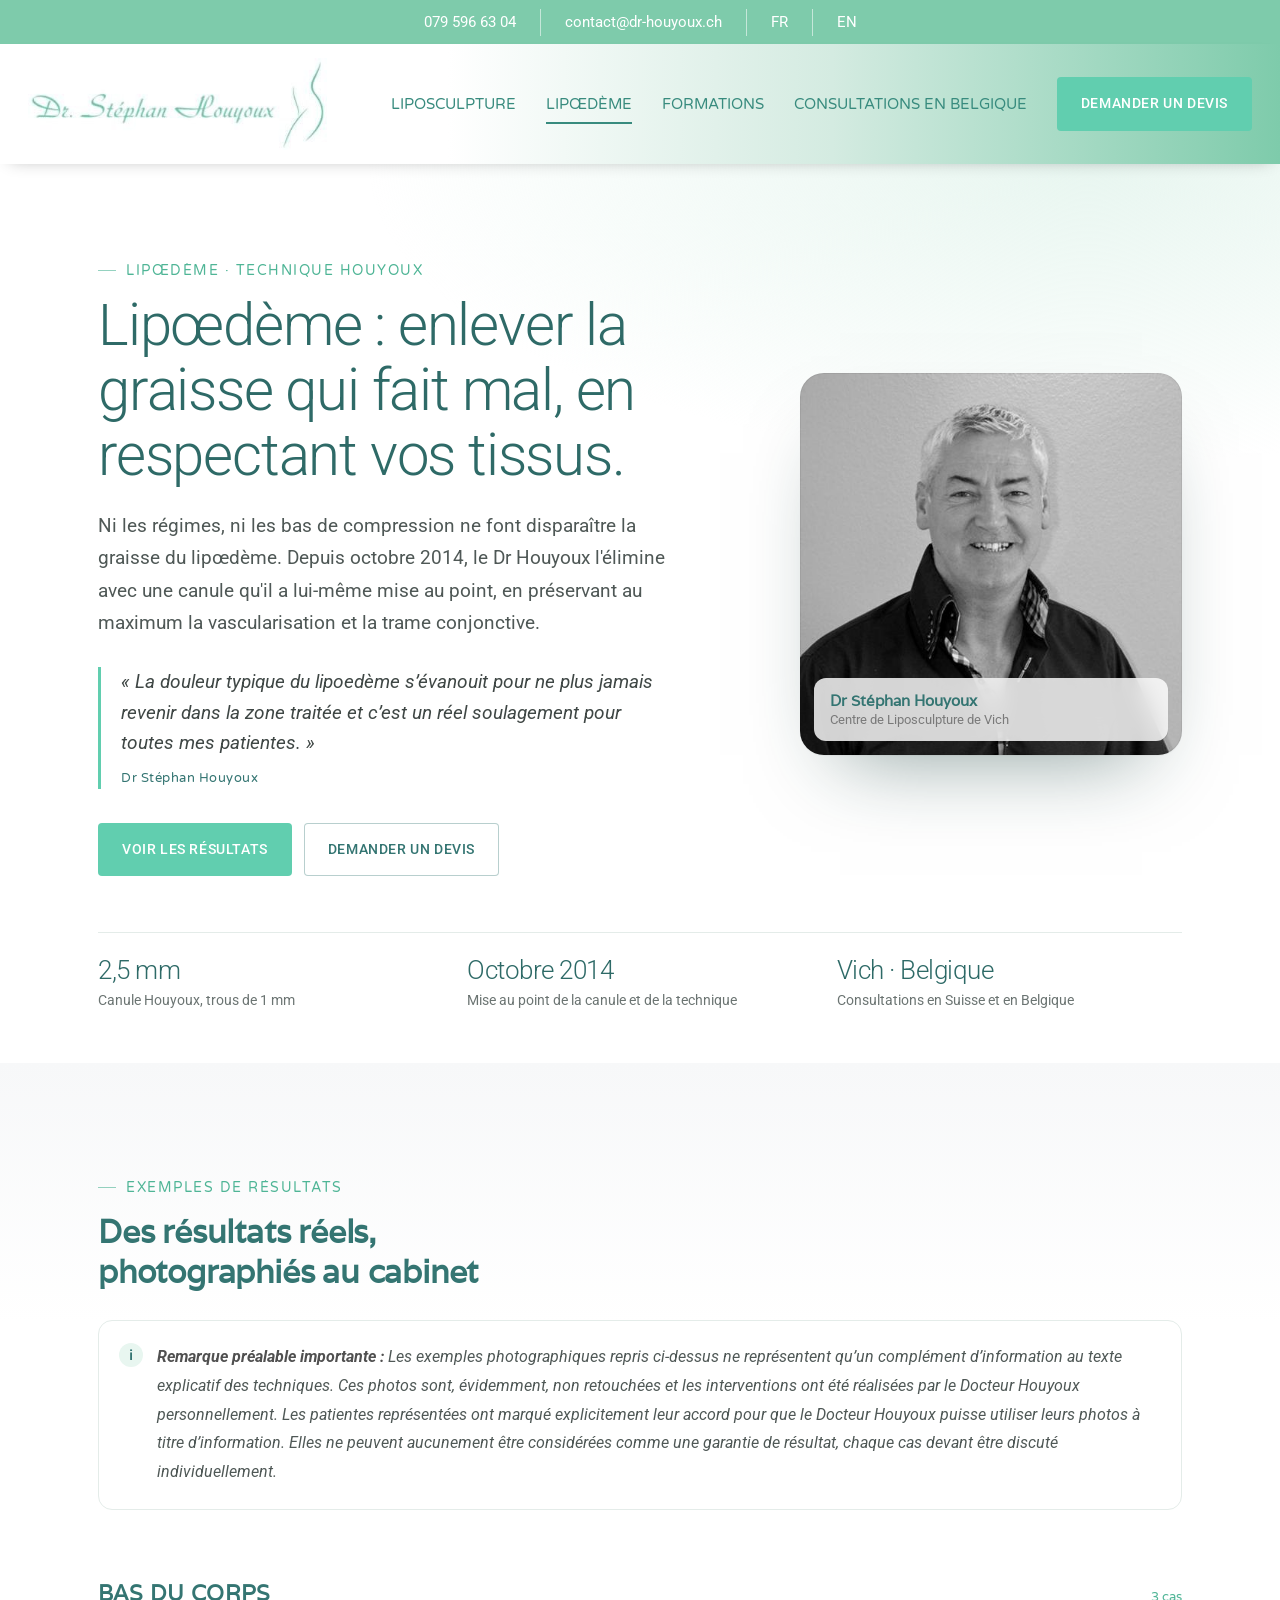
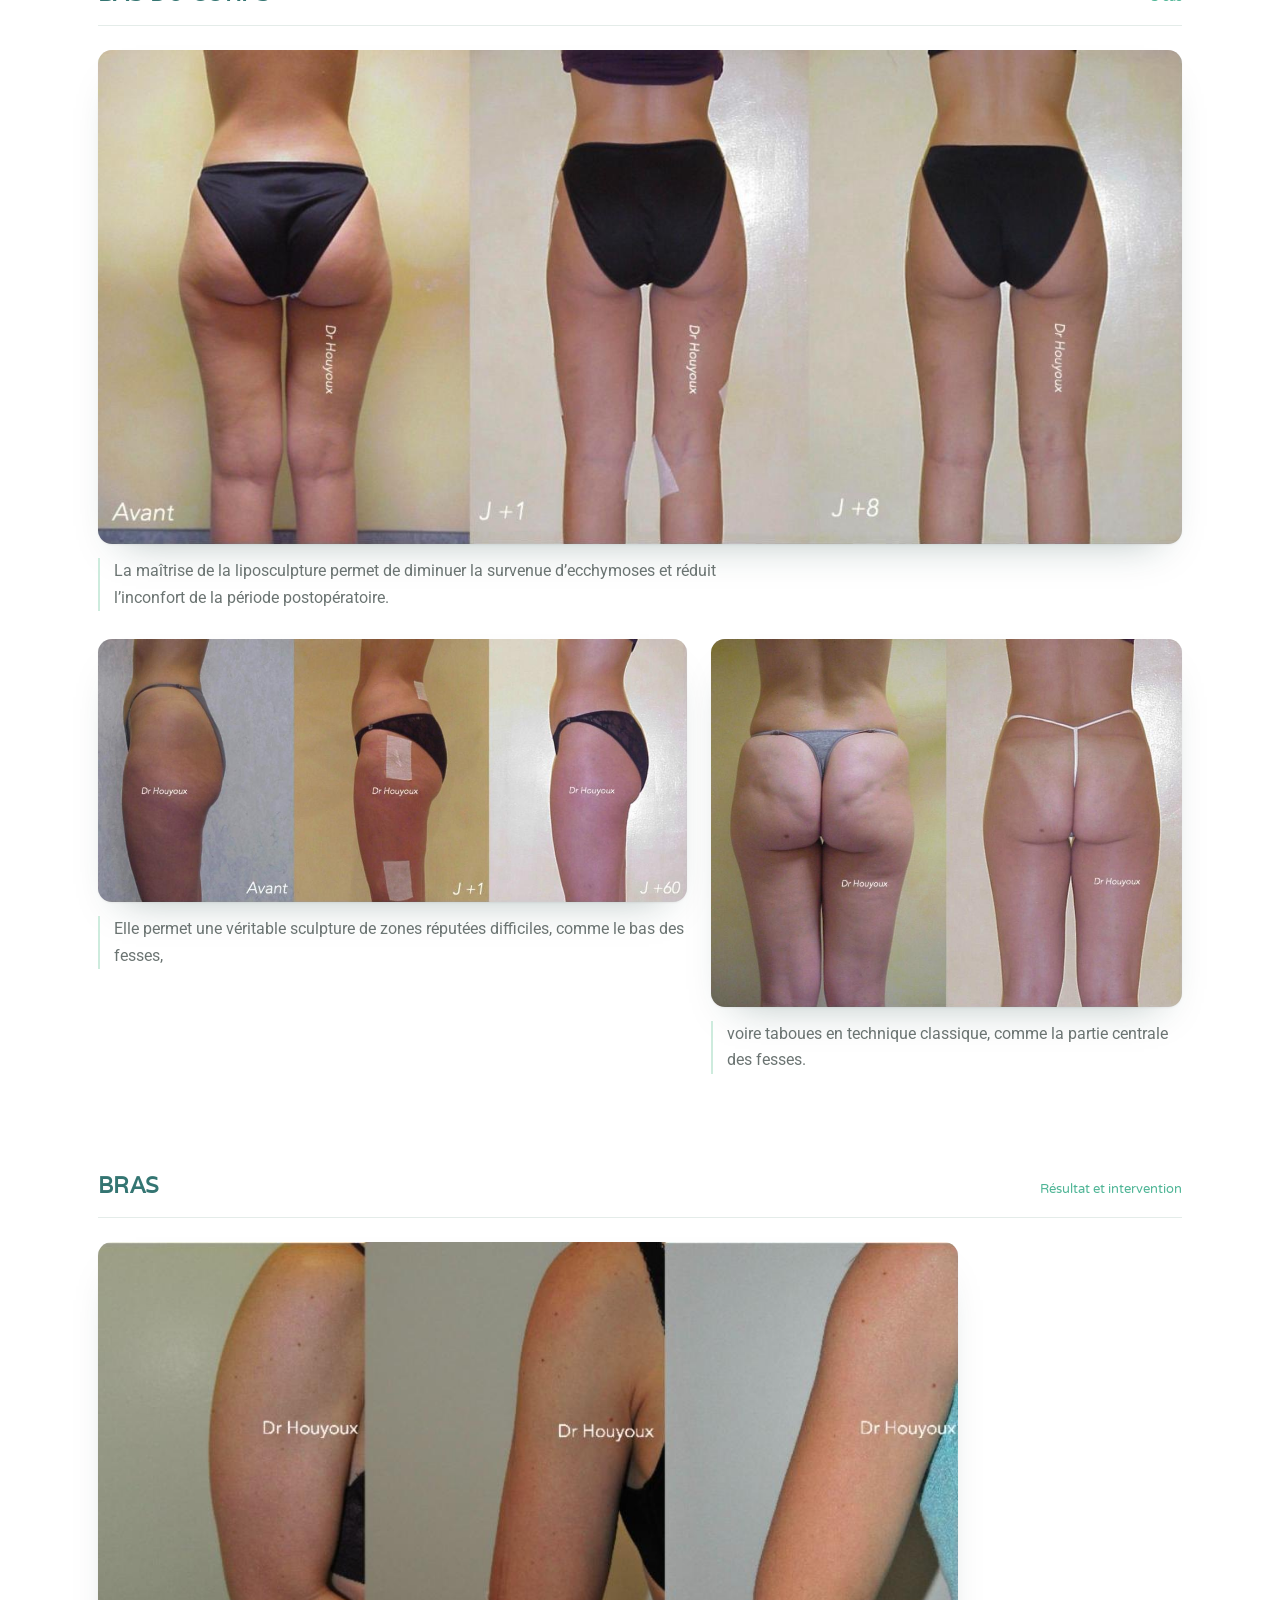
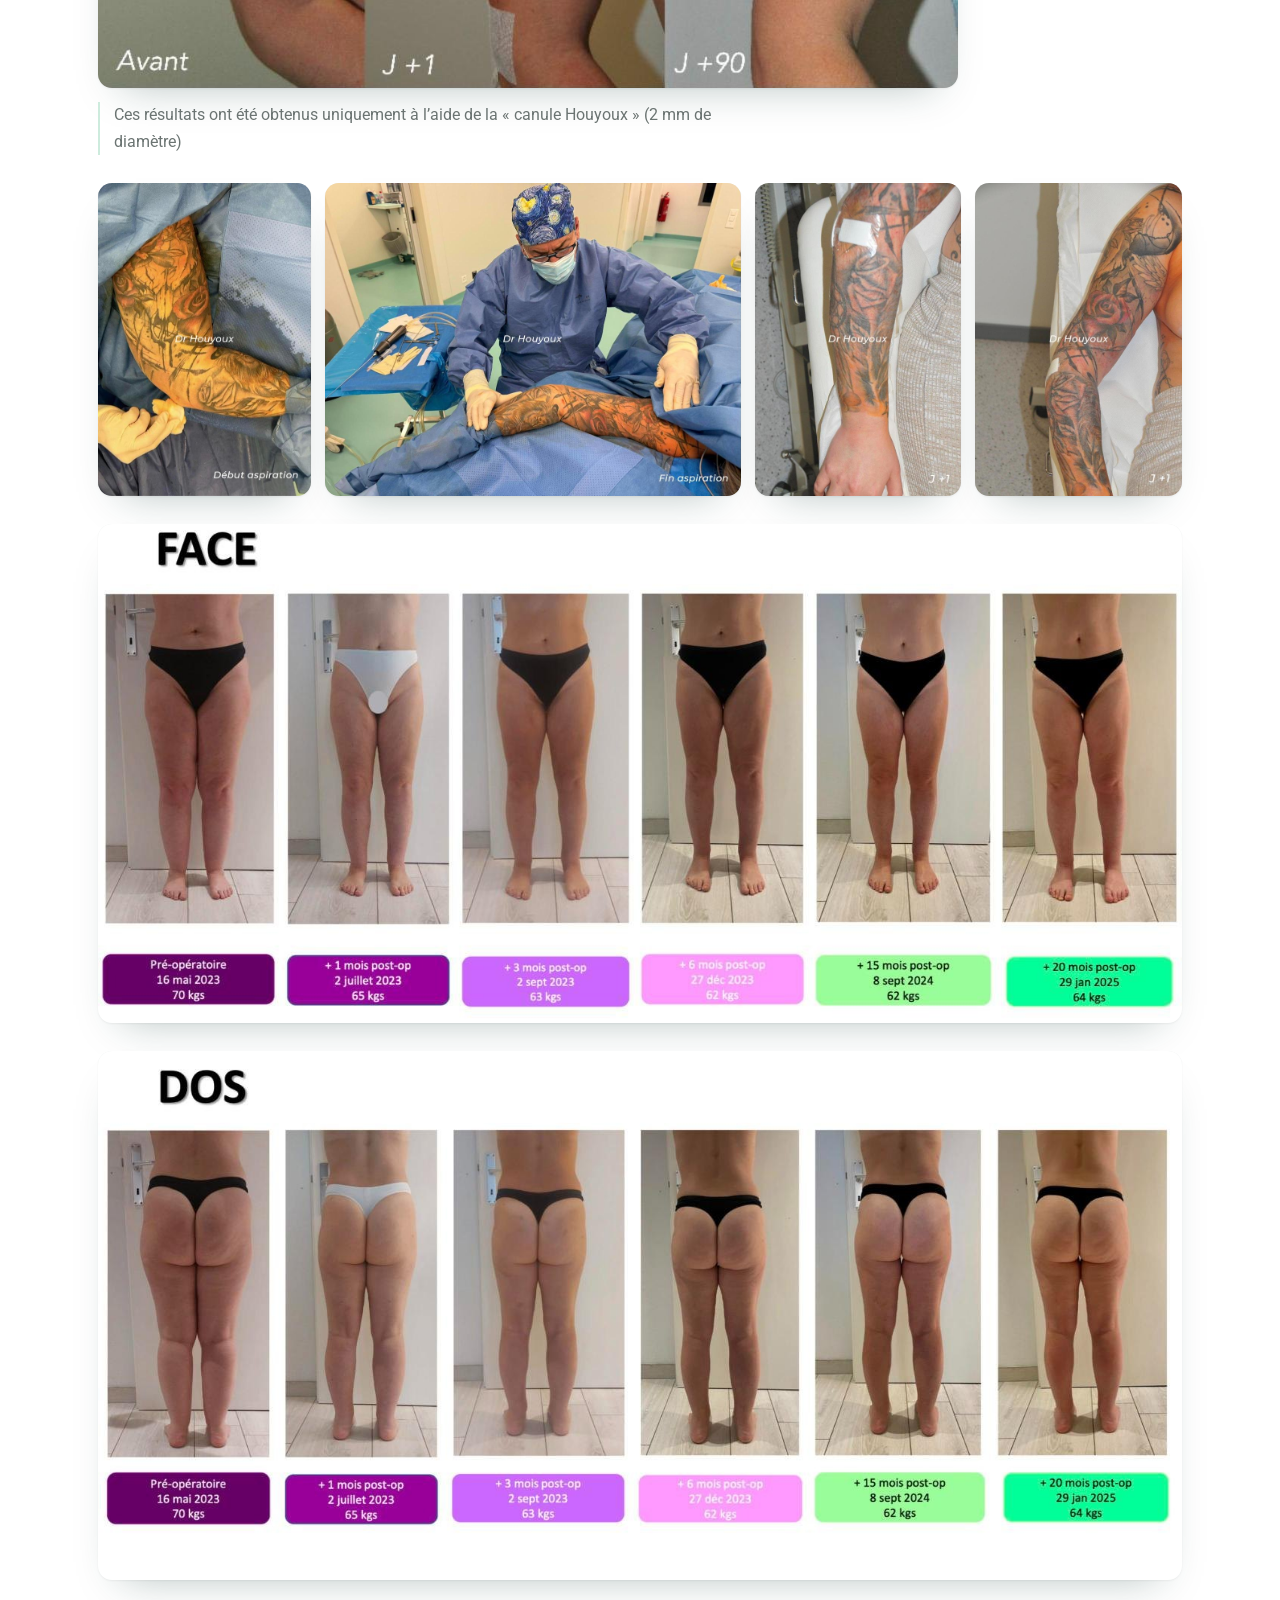
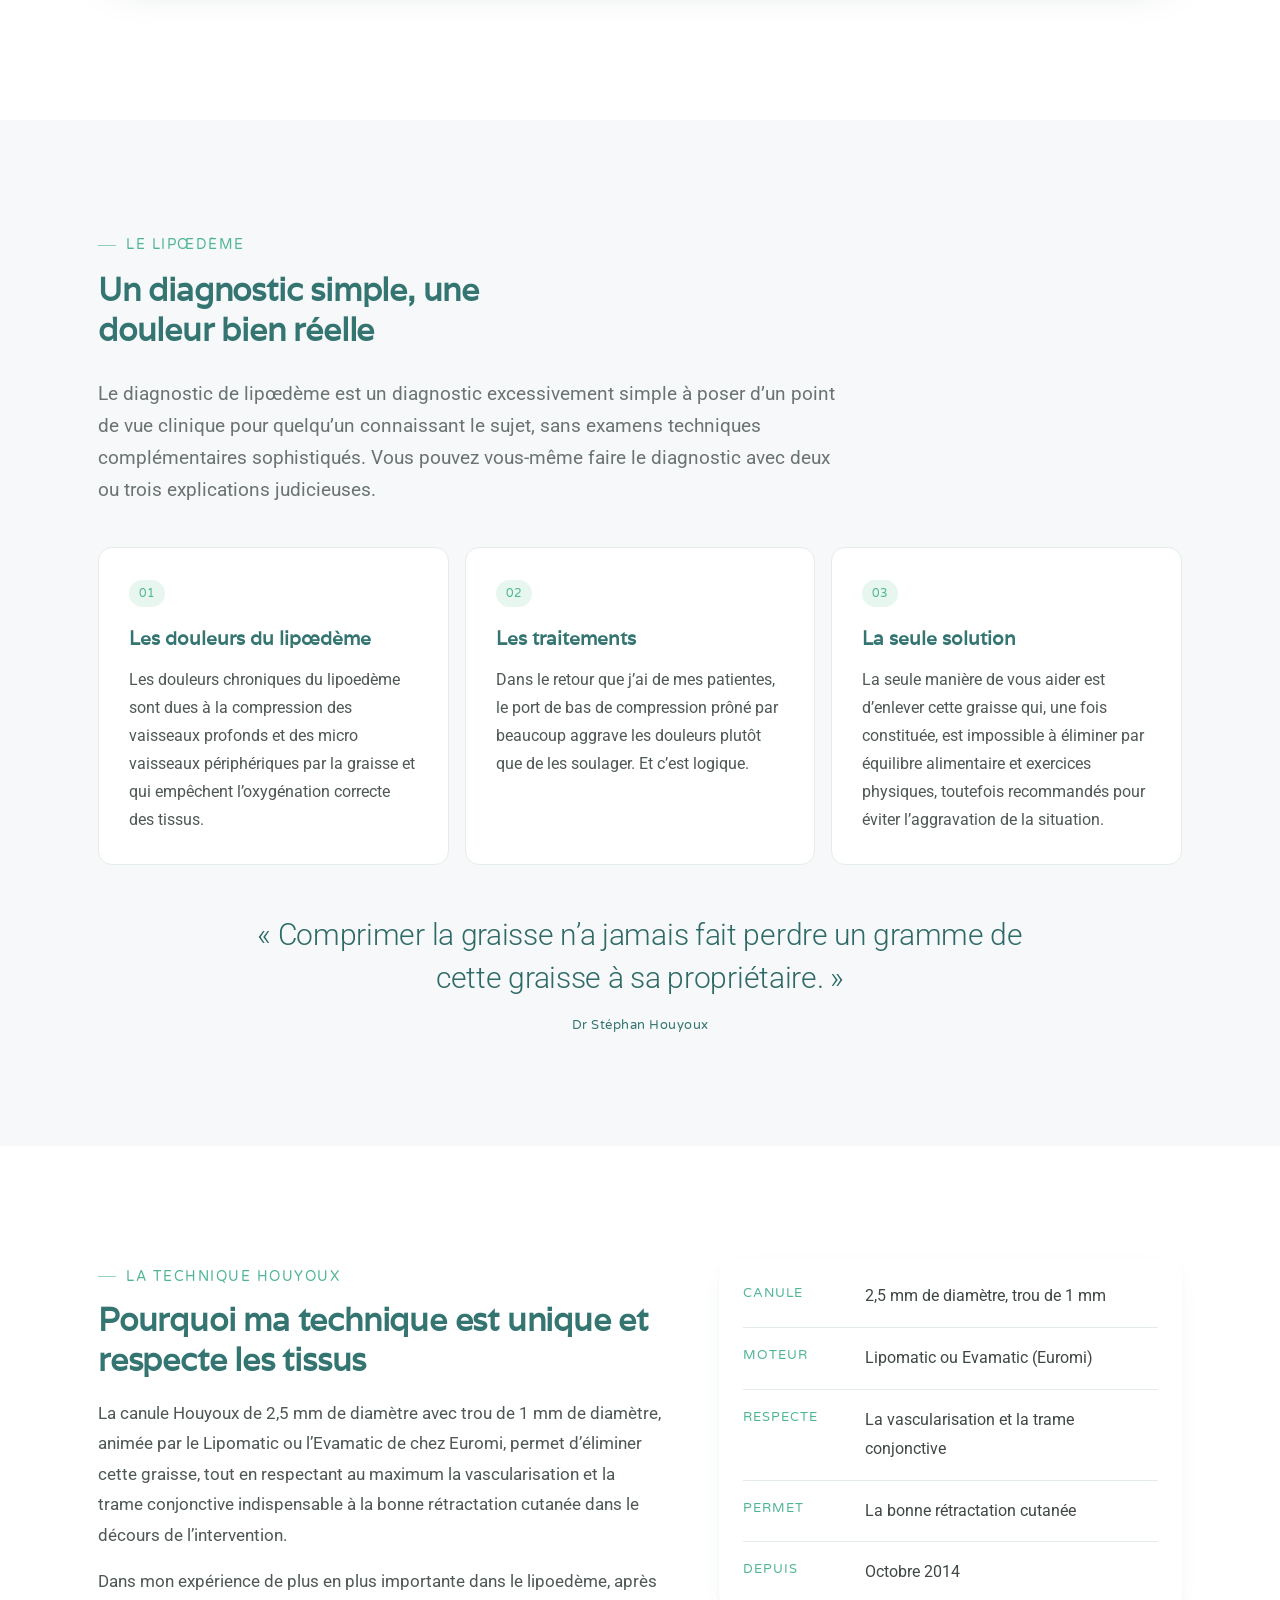
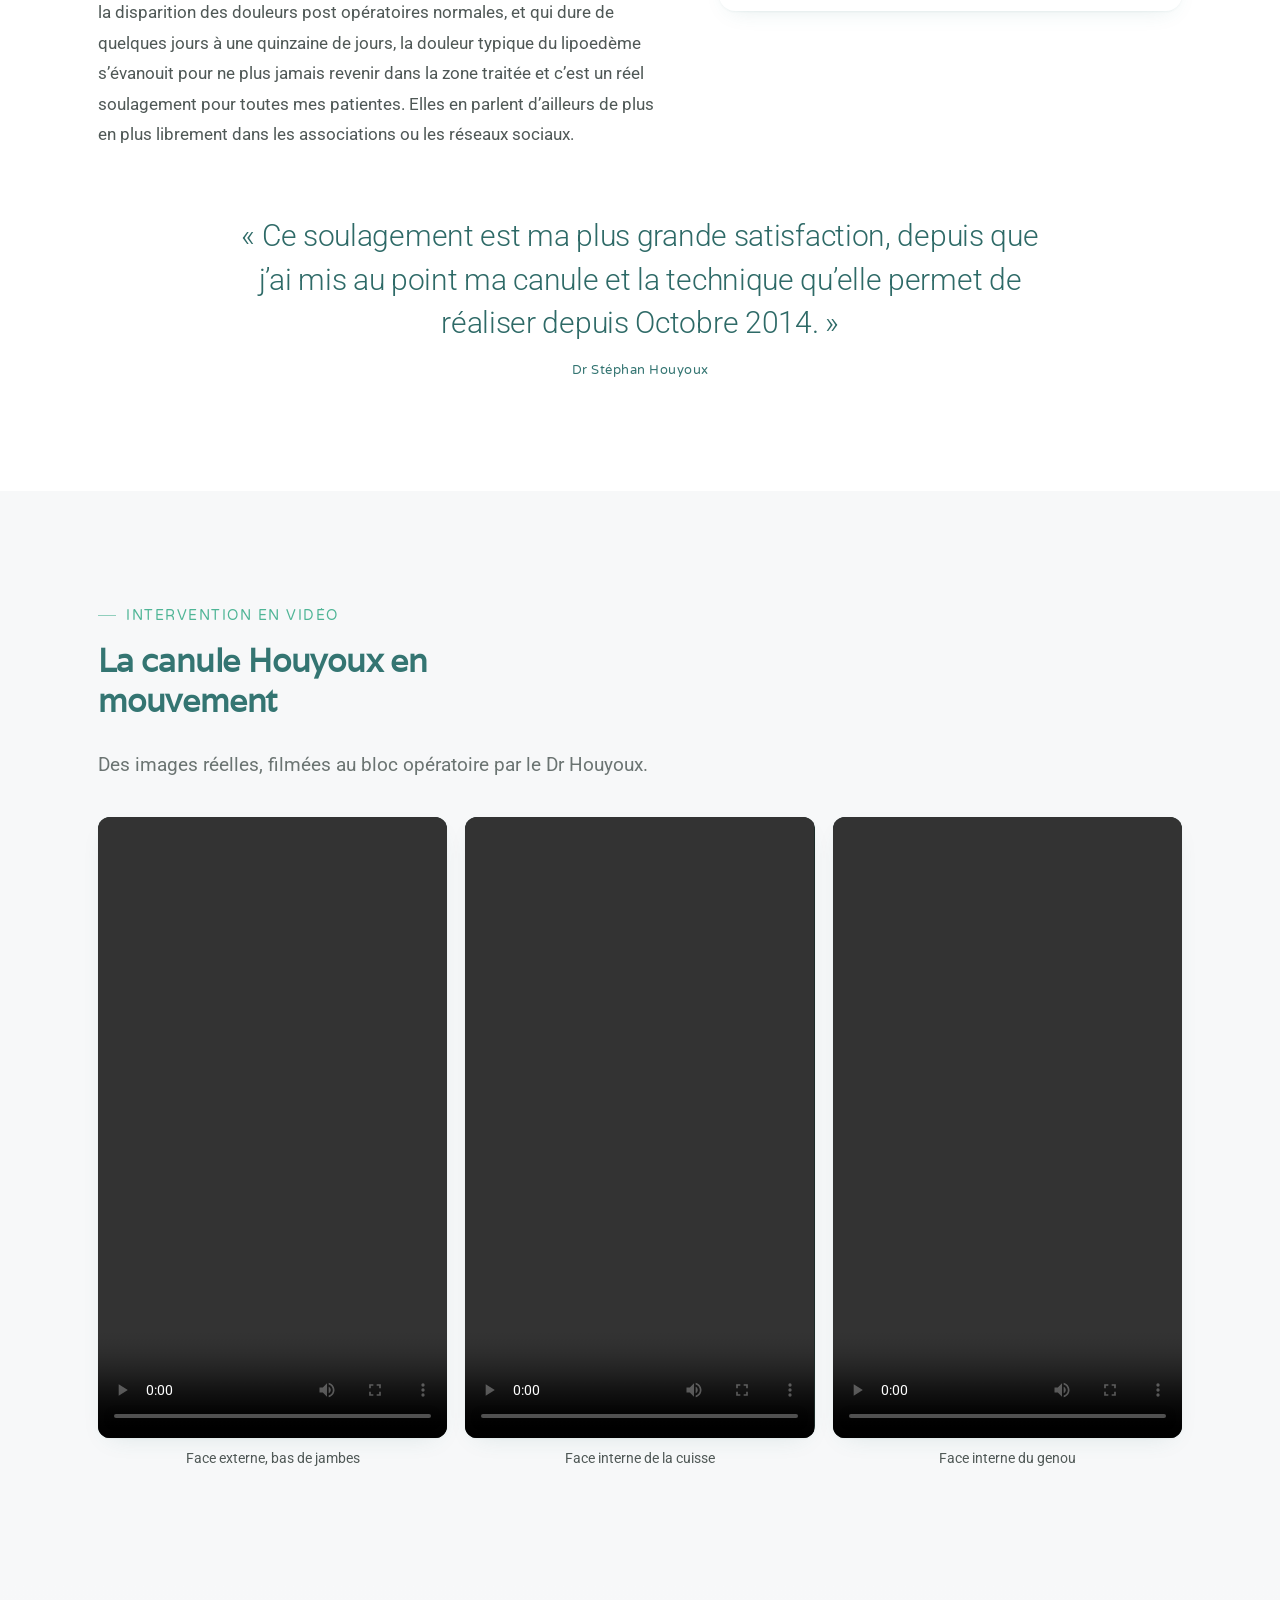
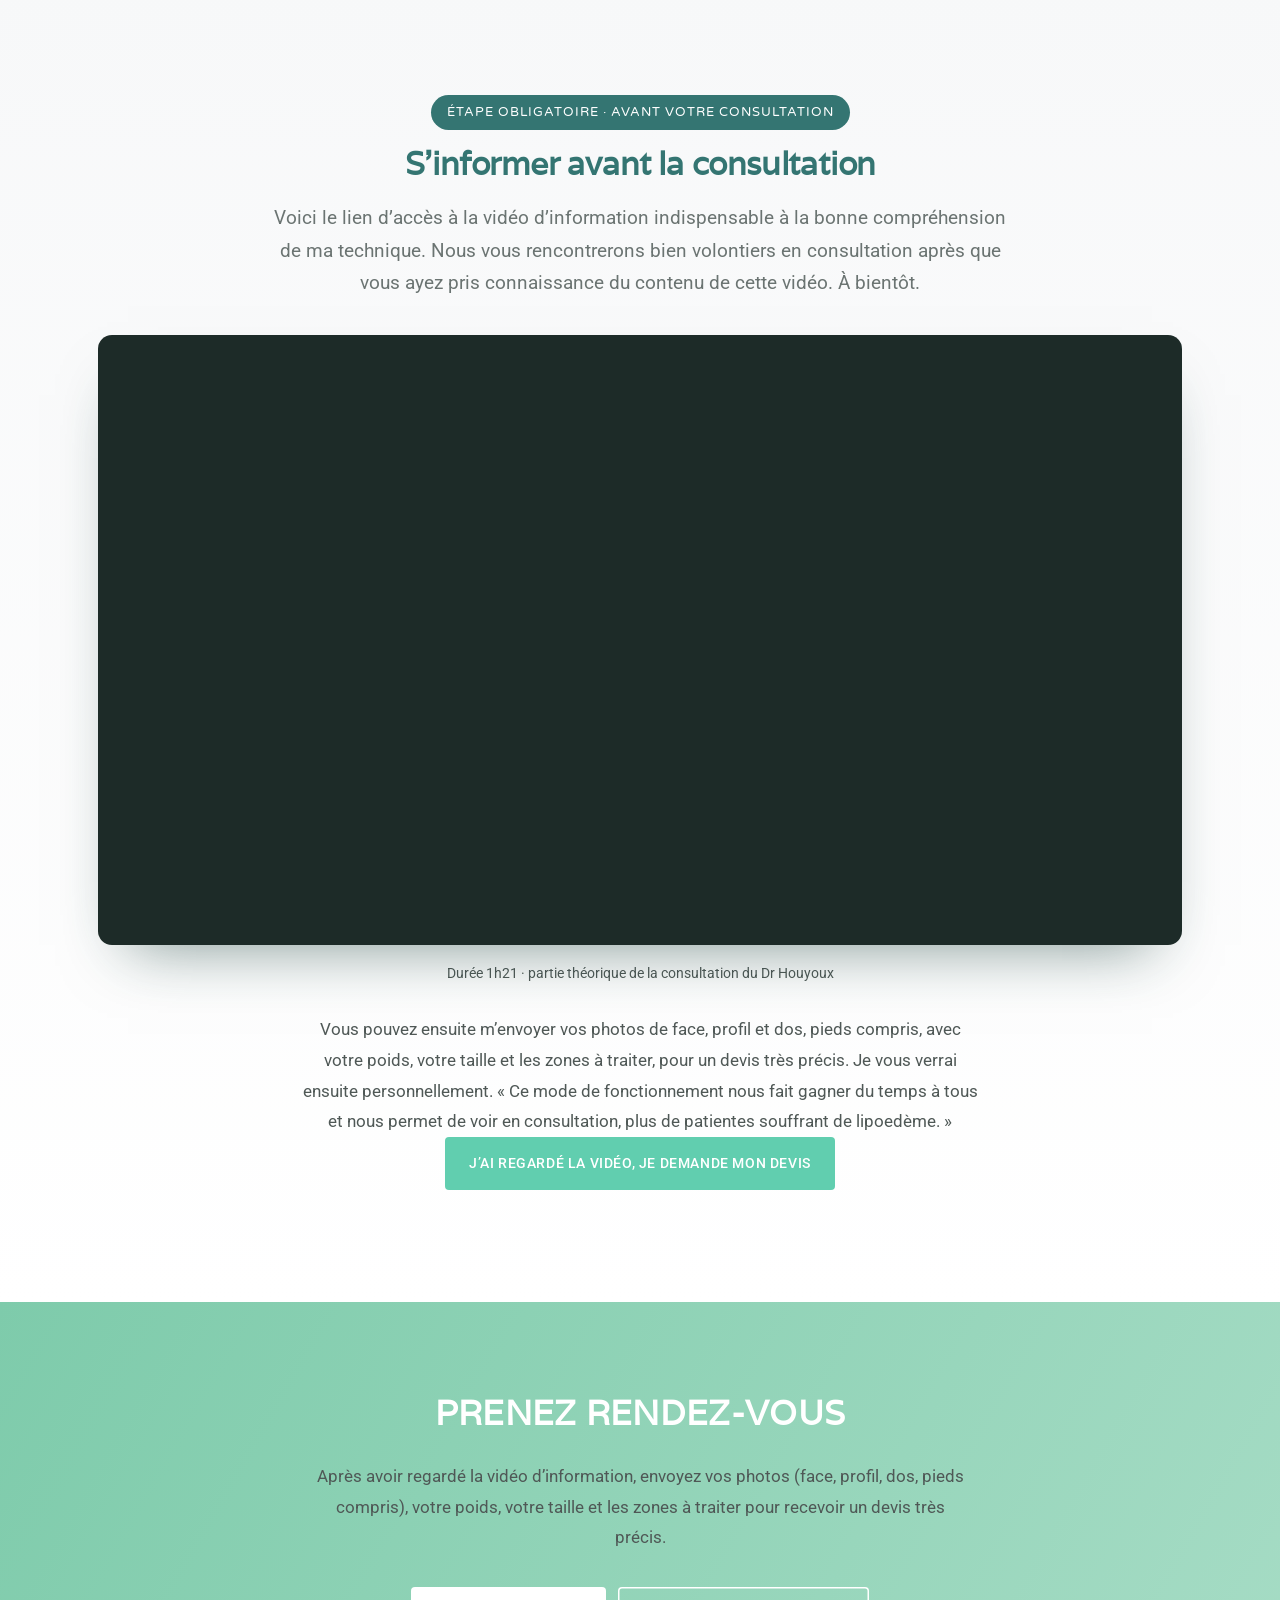
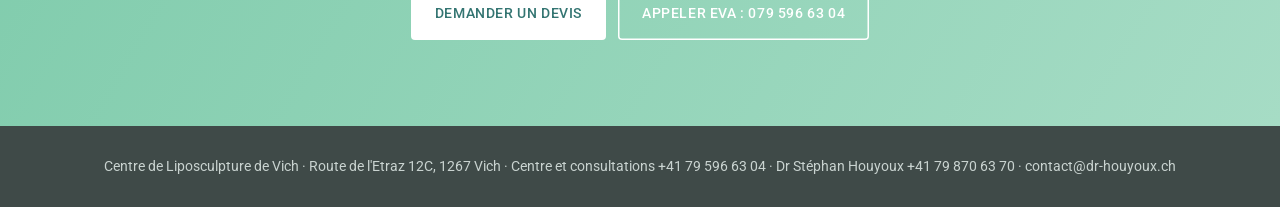
==== commit 04a5d080: "Update lipoedeme.html" ====
--- a/lipoedeme.html
+++ b/lipoedeme.html
@@ -4,7 +4,7 @@
 <link rel="preconnect" href="https://fonts.googleapis.com"><link href="https://fonts.googleapis.com/css2?family=Roboto:ital,wght@0,100;0,300;0,400;0,500;1,400&family=Varela&family=Varela+Round&display=swap" rel="stylesheet">
 <link rel="stylesheet" href="style.css"></head><body class="lp">
 <div class="topbar"><div class="wrap"><span>079 596 63 04</span><span>contact@dr-houyoux.ch</span><span>FR</span><span>EN</span></div></div>
-<header class="header"><div class="wrap"><a href="https://dr-houyoux.ch/"><img class="logo" src="img/logo.jpg" width="400" height="123" alt="Dr Stéphan Houyoux"></a>
+<header class="header"><div class="wrap"><a href="https://dr-houyoux.ch/"><img class="logo" src="logo.jpg" width="400" height="123" alt="Dr Stéphan Houyoux"></a>
 <button class="burger" aria-label="Ouvrir le menu" aria-expanded="false" aria-controls="menu"><span></span><span></span><span></span></button>
 <nav class="nav" id="menu"><a href="liposculpture.html">Liposculpture</a><a href="lipoedeme.html" class="on">Lipœdème</a><a href="https://dr-houyoux.ch/formations/">Formations</a><a href="https://dr-houyoux.ch/consultations-en-belgique/">Consultations en Belgique</a><a class="cta" href="#rdv">Demander un devis</a></nav></div></header>
 
@@ -17,7 +17,7 @@
 <blockquote class="lp-quote">« La douleur typique du lipoedème s’évanouit pour ne plus jamais revenir dans la zone traitée et c’est un réel soulagement pour toutes mes patientes. »<cite>Dr Stéphan Houyoux</cite></blockquote>
 <div class="lp-ctas"><a class="btn" href="#resultats">Voir les résultats</a><a class="btn line" href="#rdv">Demander un devis</a></div>
 </div>
-<figure class="lp-portrait reveal"><img src="img/portrait.jpg" width="500" height="500" alt="Portrait du Dr Stéphan Houyoux" fetchpriority="high">
+<figure class="lp-portrait reveal"><img src="portrait.jpg" width="500" height="500" alt="Portrait du Dr Stéphan Houyoux" fetchpriority="high">
 <figcaption><b>Dr Stéphan Houyoux</b>Centre de Liposculpture de Vich</figcaption></figure>
 </div>
 <div class="wrap"><ul class="lp-proof reveal">
@@ -32,22 +32,22 @@
 <p class="disclaimer-site"><b>Remarque préalable importante :</b> Les exemples photographiques repris ci-dessus ne représentent qu’un complément d’information au texte explicatif des techniques. Ces photos sont, évidemment, non retouchées et les interventions ont été réalisées par le Docteur Houyoux personnellement. Les patientes représentées ont marqué explicitement leur accord pour que le Docteur Houyoux puisse utiliser leurs photos à titre d’information. Elles ne peuvent aucunement être considérées comme une garantie de résultat, chaque cas devant être discuté individuellement.</p>
 
 <div class="zone"><div class="zone-h"><h3>Bas du corps</h3><span>3 cas</span></div>
-<figure class="shot"><button class="zoom" aria-label="Agrandir"><img src="img/lip1.jpg" width="1332" height="607" alt="Bas du corps : avant, J+1, J+8" loading="lazy"></button><figcaption>La maîtrise de la liposculpture permet de diminuer la survenue d’ecchymoses et réduit l’inconfort de la période postopératoire.</figcaption></figure>
+<figure class="shot"><button class="zoom" aria-label="Agrandir"><img src="lip1.jpg" width="1332" height="607" alt="Bas du corps : avant, J+1, J+8" loading="lazy"></button><figcaption>La maîtrise de la liposculpture permet de diminuer la survenue d’ecchymoses et réduit l’inconfort de la période postopératoire.</figcaption></figure>
 <div class="pair">
-<figure class="shot"><button class="zoom" aria-label="Agrandir"><img src="img/lip2.jpg" width="1095" height="489" alt="Bas des fesses : avant, J+1, J+60" loading="lazy"></button><figcaption>Elle permet une véritable sculpture de zones réputées difficiles, comme le bas des fesses,</figcaption></figure>
-<figure class="shot"><button class="zoom" aria-label="Agrandir"><img src="img/lip3.jpg" width="869" height="678" alt="Partie centrale des fesses : avant et après" loading="lazy"></button><figcaption>voire taboues en technique classique, comme la partie centrale des fesses.</figcaption></figure>
+<figure class="shot"><button class="zoom" aria-label="Agrandir"><img src="lip2.jpg" width="1095" height="489" alt="Bas des fesses : avant, J+1, J+60" loading="lazy"></button><figcaption>Elle permet une véritable sculpture de zones réputées difficiles, comme le bas des fesses,</figcaption></figure>
+<figure class="shot"><button class="zoom" aria-label="Agrandir"><img src="lip3.jpg" width="869" height="678" alt="Partie centrale des fesses : avant et après" loading="lazy"></button><figcaption>voire taboues en technique classique, comme la partie centrale des fesses.</figcaption></figure>
 </div></div>
 
 <div class="zone"><div class="zone-h"><h3>Bras</h3><span>Résultat et intervention</span></div>
-<figure class="shot narrow"><button class="zoom" aria-label="Agrandir"><img src="img/bras2.jpg" width="1000" height="519" alt="Bras : avant, J+1, J+90" loading="lazy"></button><figcaption>Ces résultats ont été obtenus uniquement à l’aide de la « canule Houyoux » (2 mm de diamètre)</figcaption></figure>
+<figure class="shot narrow"><button class="zoom" aria-label="Agrandir"><img src="bras2.jpg" width="1000" height="519" alt="Bras : avant, J+1, J+90" loading="lazy"></button><figcaption>Ces résultats ont été obtenus uniquement à l’aide de la « canule Houyoux » (2 mm de diamètre)</figcaption></figure>
 <div class="strip">
-<figure class="shot"><button class="zoom" aria-label="Agrandir"><img src="img/debut-aspiration.jpg" width="529" height="778" alt="Début de l'aspiration" loading="lazy"></button></figure>
-<figure class="shot"><button class="zoom" aria-label="Agrandir"><img src="img/fin-aspiration.jpg" width="1037" height="778" alt="Fin de l'aspiration, le Dr Houyoux au bloc opératoire" loading="lazy"></button></figure>
-<figure class="shot"><button class="zoom" aria-label="Agrandir"><img src="img/postop-avant-bras.jpg" width="516" height="778" alt="Avant-bras à J+1" loading="lazy"></button></figure>
-<figure class="shot"><button class="zoom" aria-label="Agrandir"><img src="img/postop-bras.jpg" width="516" height="778" alt="Bras à J+1" loading="lazy"></button></figure>
+<figure class="shot"><button class="zoom" aria-label="Agrandir"><img src="debut-aspiration.jpg" width="529" height="778" alt="Début de l'aspiration" loading="lazy"></button></figure>
+<figure class="shot"><button class="zoom" aria-label="Agrandir"><img src="fin-aspiration.jpg" width="1037" height="778" alt="Fin de l'aspiration, le Dr Houyoux au bloc opératoire" loading="lazy"></button></figure>
+<figure class="shot"><button class="zoom" aria-label="Agrandir"><img src="postop-avant-bras.jpg" width="516" height="778" alt="Avant-bras à J+1" loading="lazy"></button></figure>
+<figure class="shot"><button class="zoom" aria-label="Agrandir"><img src="postop-bras.jpg" width="516" height="778" alt="Bras à J+1" loading="lazy"></button></figure>
 </div>
-<figure class="shot"><button class="zoom" aria-label="Agrandir"><img src="img/jw-face-20-mois.jpg" width="1440" height="663" alt="Évolution de face sur 20 mois" loading="lazy"></button></figure>
-<figure class="shot"><button class="zoom" aria-label="Agrandir"><img src="img/jw-dos-20-mois.jpg" width="1440" height="703" alt="Évolution de dos sur 20 mois" loading="lazy"></button></figure>
+<figure class="shot"><button class="zoom" aria-label="Agrandir"><img src="jw-face-20-mois.jpg" width="1440" height="663" alt="Évolution de face sur 20 mois" loading="lazy"></button></figure>
+<figure class="shot"><button class="zoom" aria-label="Agrandir"><img src="jw-dos-20-mois.jpg" width="1440" height="703" alt="Évolution de dos sur 20 mois" loading="lazy"></button></figure>
 </div>
 </div></section>
 
